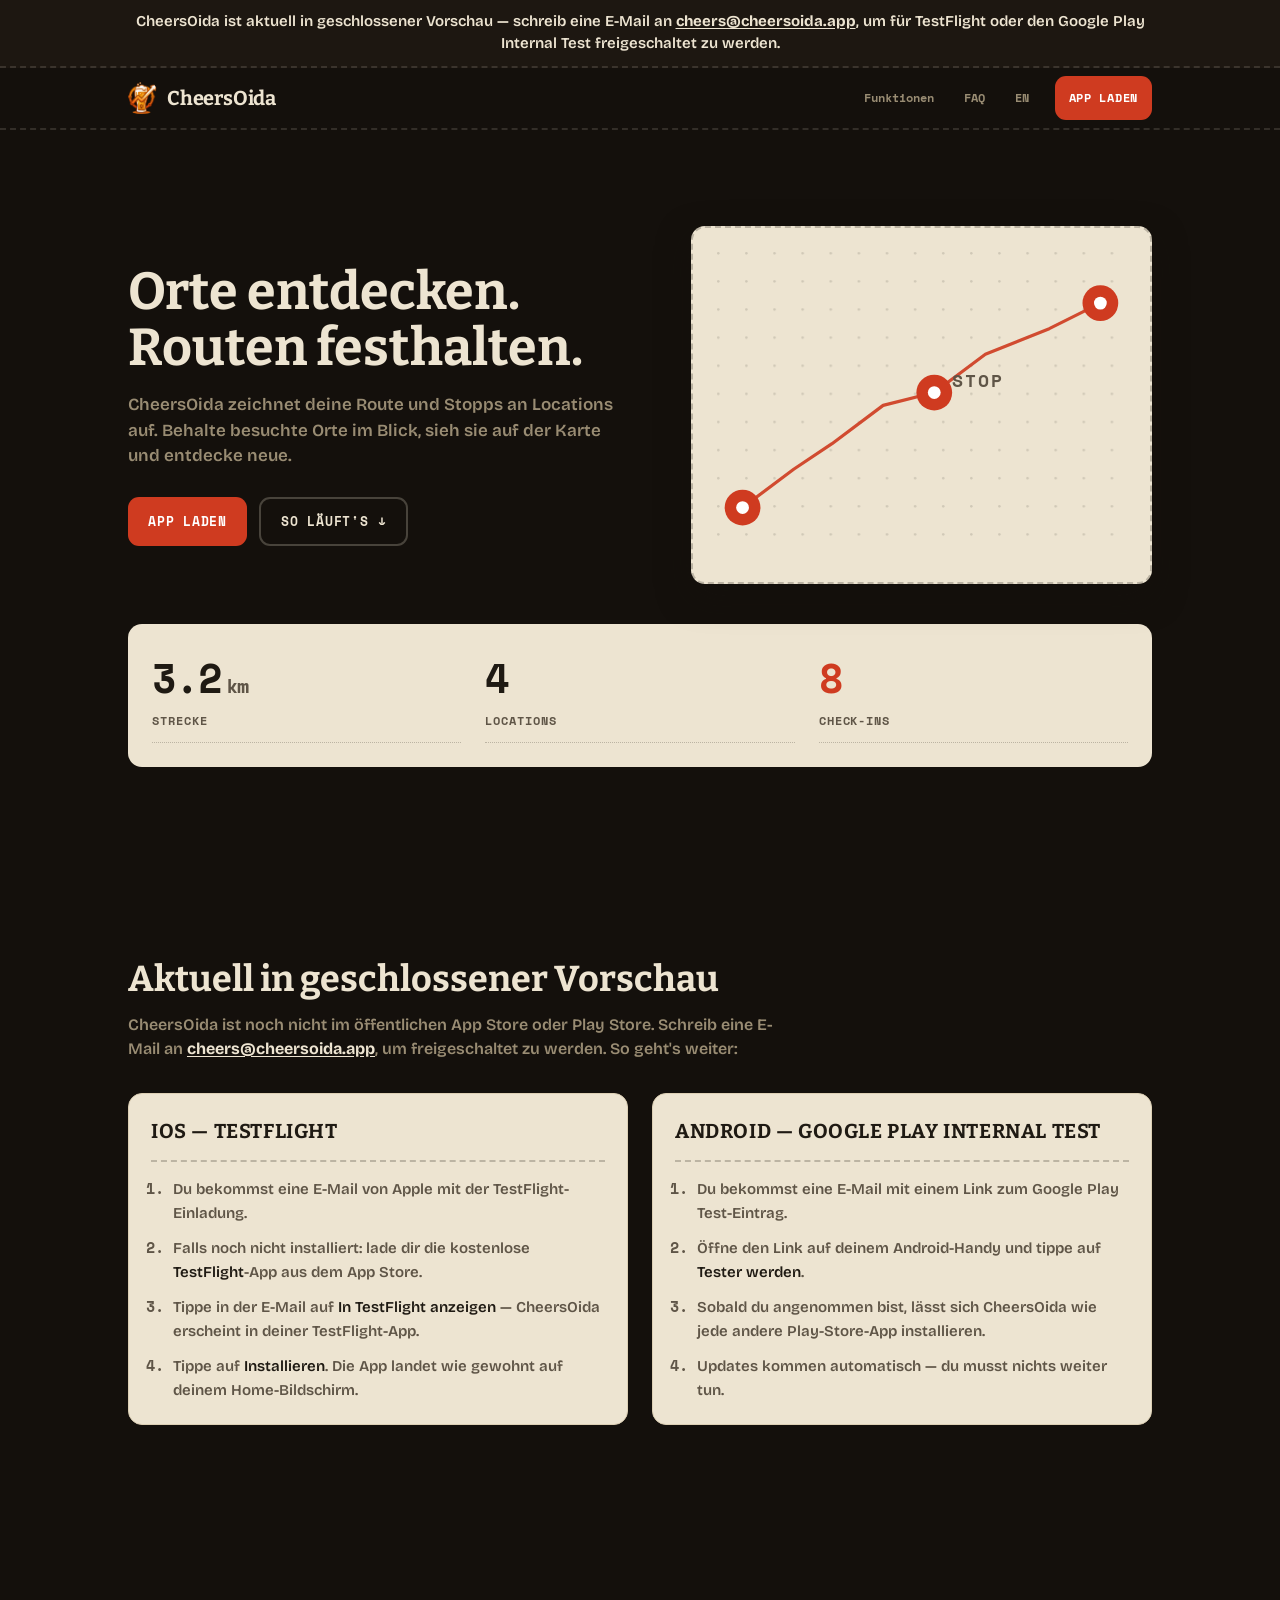
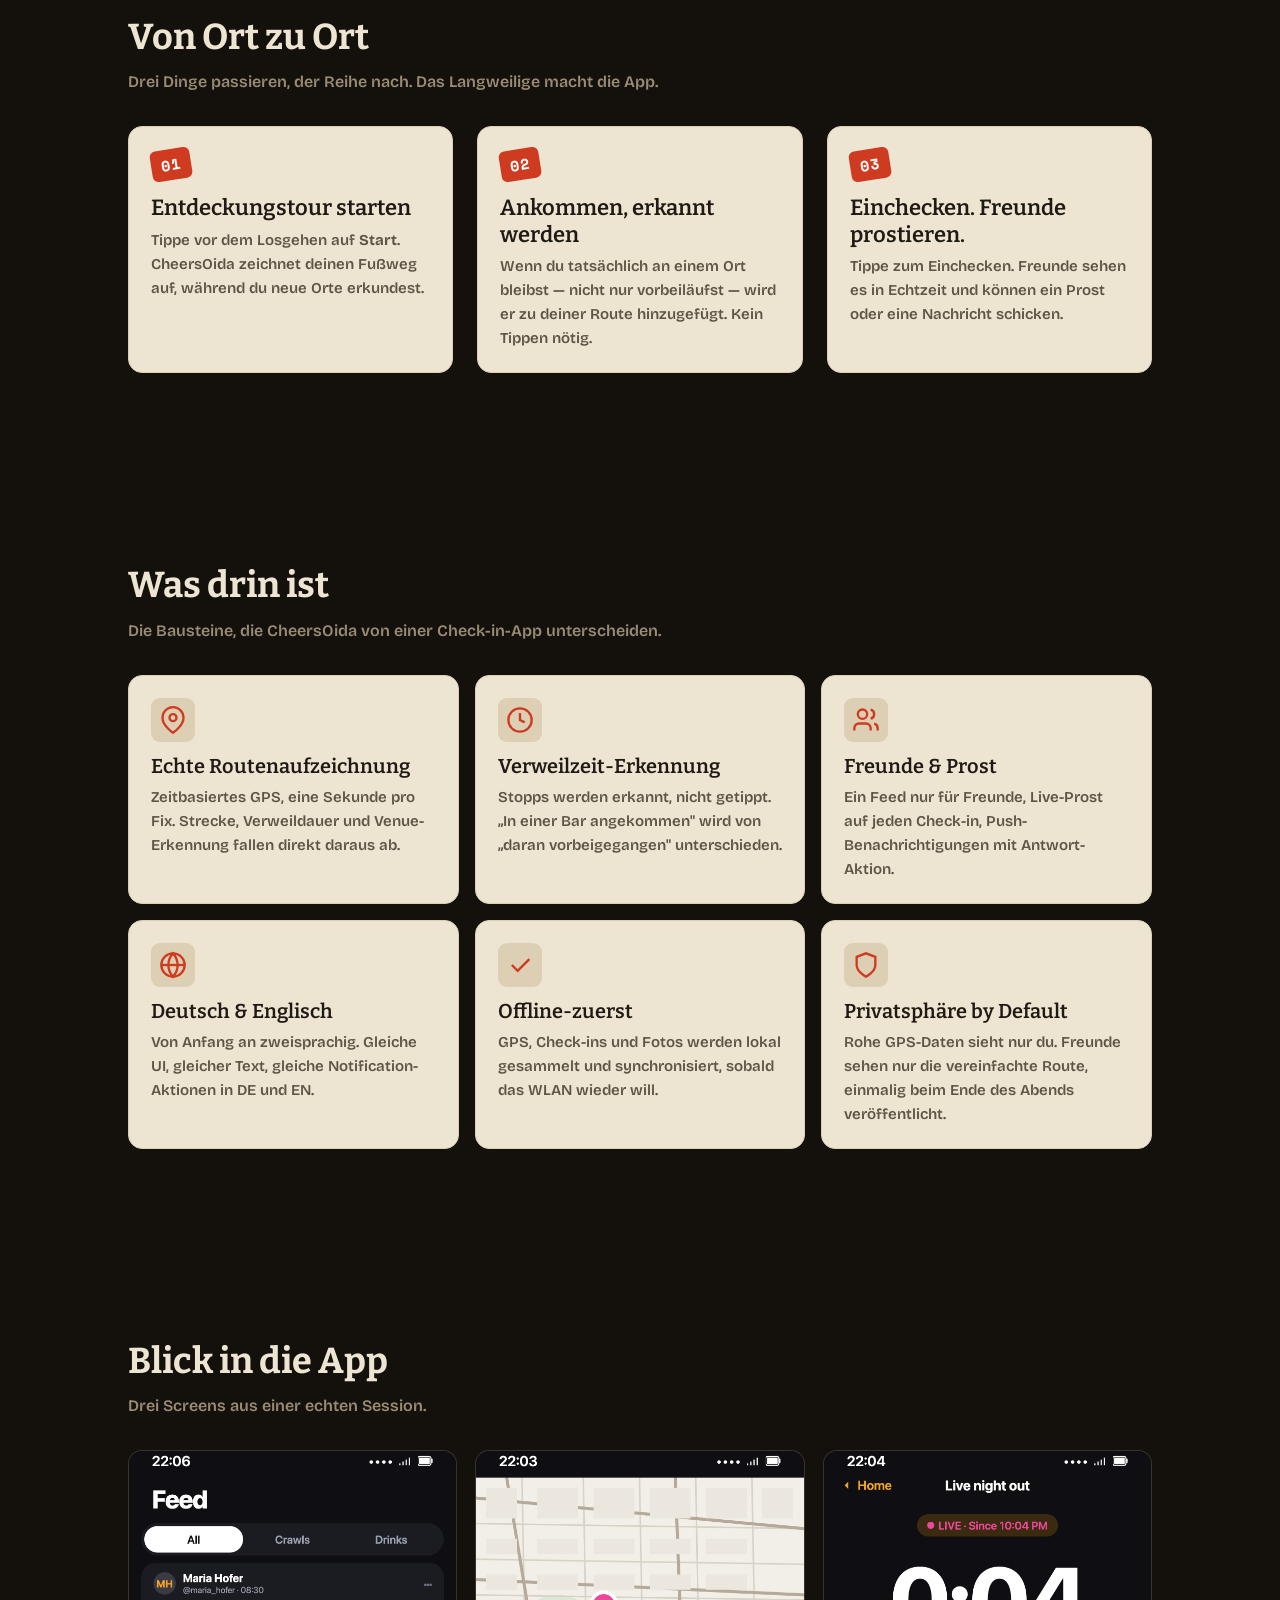
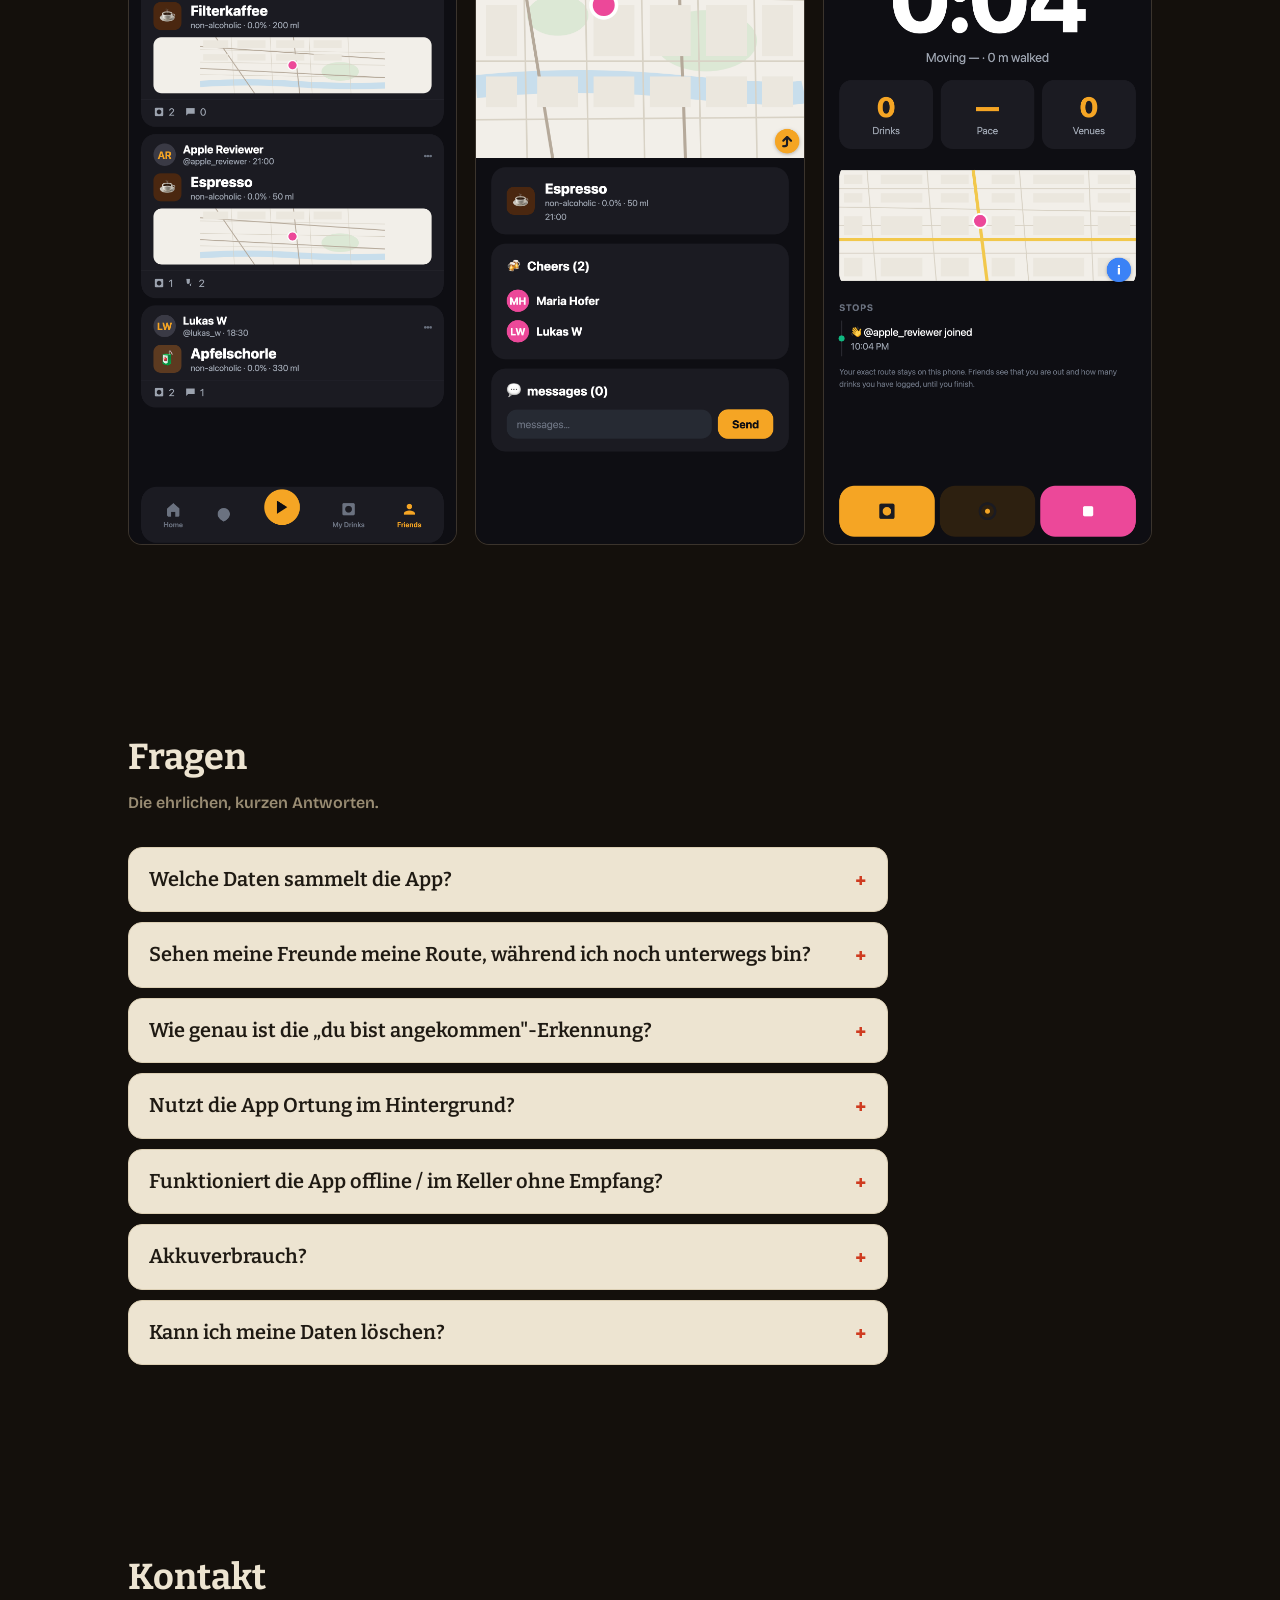
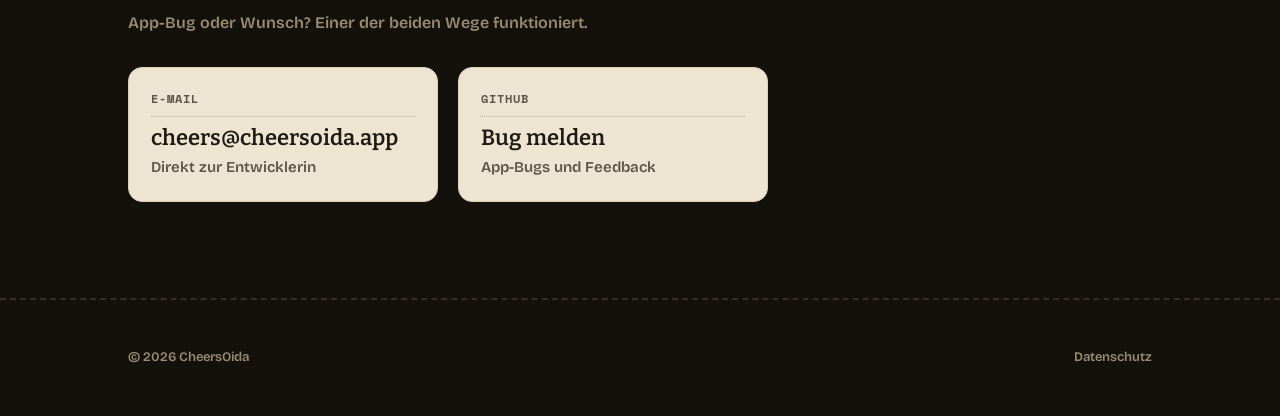
==== de/index.html @ d2e99236 "Restyle site with Running Tab palette and Bitter headings" ====
<!DOCTYPE html>
<html lang="de">
<head>
  <meta charset="UTF-8">
  <meta name="viewport" content="width=device-width, initial-scale=1">
  <title>CheersOida — Orte entdecken. Routen festhalten.</title>
  <meta name="description" content="Entdecke Orte und behalte deine Besuche im Blick. CheersOida zeichnet deine Route auf, erkennt Stopps an Locations und zeigt deine Check-ins auf einer Karte.">
  <meta name="theme-color" content="#14100c">

  <meta property="og:title" content="CheersOida">
  <meta property="og:description" content="Orte entdecken. Routen festhalten.">
  <meta property="og:image" content="https://checkelmann.github.io/cheersoida-website/assets/og-image.png">
  <meta property="og:url" content="https://checkelmann.github.io/cheersoida-website/de/">
  <meta property="og:type" content="website">
  <meta name="twitter:card" content="summary_large_image">

  <link rel="icon" type="image/png" href="../assets/logo-icon.png">
  <link rel="preload" href="../assets/fonts/BricolageGrotesque_600SemiBold.ttf" as="font" type="font/ttf" crossorigin>
  <link rel="preload" href="../assets/fonts/Bitter_700Bold.ttf" as="font" type="font/ttf" crossorigin>
  <link rel="stylesheet" href="../assets/style.css">
</head>
<body>

<aside class="preview-banner" role="note">
  <div class="container">CheersOida ist aktuell in geschlossener Vorschau — schreib eine E-Mail an <a href="mailto:cheers@cheersoida.app">cheers@cheersoida.app</a>, um für TestFlight oder den Google Play Internal Test freigeschaltet zu werden.</div>
</aside>

<nav class="nav">
  <div class="container nav__inner">
    <a class="nav__brand" href="../">
      <img class="nav__logo" src="../assets/logo-icon.png" alt="" aria-hidden="true">
      <span>CheersOida</span>
    </a>
    <div class="nav__links">
      <a href="#funktionen">Funktionen</a>
      <a href="#faq">FAQ</a>
      <a href="../" lang="en">EN</a>
      <a class="nav__cta" href="#preview">App laden</a>
    </div>
  </div>
</nav>

<main>
<section class="hero">
  <div class="container">
    <div class="hero__grid">
      <div>
        <h1>Orte entdecken.<br>Routen festhalten.</h1>
        <p class="hero__lede">CheersOida zeichnet deine Route und Stopps an Locations auf. Behalte besuchte Orte im Blick, sieh sie auf der Karte und entdecke neue.</p>
        <div class="hero__ctas">
          <a class="btn btn--primary" href="#preview">App laden</a>
          <a class="btn btn--secondary" href="#ablauf">So läuft's ↓</a>
        </div>
      </div>
      <div class="map" aria-hidden="true">
        <svg viewBox="0 0 320 240" preserveAspectRatio="xMidYMid meet" role="img" aria-label="Stilisierte Karte mit einer Walking-Route und drei Location-Pins">
          <defs>
            <pattern id="receipt-grid" width="22" height="22" patternUnits="userSpaceOnUse">
              <circle cx="1" cy="1" r="1" fill="#1f1a13" opacity="0.14"/>
            </pattern>
          </defs>
          <rect width="320" height="240" fill="url(#receipt-grid)"/>
          <polyline fill="none" stroke="#cf3b20" stroke-width="2.5" stroke-linecap="round" stroke-linejoin="round"
            points="20,200 60,170 90,150 130,120 170,110 210,80 260,60 300,40" opacity="0.9"/>
          <g><circle cx="20" cy="200" r="14" fill="#cf3b20"/><circle cx="20" cy="200" r="5" fill="#ffffff"/></g>
          <g><circle cx="170" cy="110" r="14" fill="#cf3b20"/><circle cx="170" cy="110" r="5" fill="#ffffff"/>
            <text x="184" y="106" fill="#5f5547" font-family="Space Mono, monospace" font-size="14" font-weight="700" letter-spacing="1.5">STOP</text>
          </g>
          <g><circle cx="300" cy="40" r="14" fill="#cf3b20"/><circle cx="300" cy="40" r="5" fill="#ffffff"/></g>
        </svg>
      </div>
    </div>

    <div class="stats">
      <div class="stat">
        <div class="stat__num">3.2<span class="unit">km</span></div>
        <div class="stat__label">Strecke</div>
      </div>
      <div class="stat">
        <div class="stat__num">4</div>
        <div class="stat__label">Locations</div>
      </div>
      <div class="stat">
        <div class="stat__num">8</div>
        <div class="stat__label">Check-ins</div>
      </div>
    </div>
  </div>
</section>

<section id="preview">
  <div class="container">
    <h2 class="section-h">Aktuell in geschlossener Vorschau</h2>
    <p class="section-sub">CheersOida ist noch nicht im öffentlichen App Store oder Play Store. Schreib eine E-Mail an <a href="mailto:cheers@cheersoida.app">cheers@cheersoida.app</a>, um freigeschaltet zu werden. So geht's weiter:</p>
    <div class="preview">
      <div class="preview__card">
        <div class="preview__title">iOS — TestFlight</div>
        <ol class="preview__steps">
          <li>Du bekommst eine E-Mail von Apple mit der TestFlight-Einladung.</li>
          <li>Falls noch nicht installiert: lade dir die kostenlose <strong>TestFlight</strong>-App aus dem App Store.</li>
          <li>Tippe in der E-Mail auf <strong>In TestFlight anzeigen</strong> — CheersOida erscheint in deiner TestFlight-App.</li>
          <li>Tippe auf <strong>Installieren</strong>. Die App landet wie gewohnt auf deinem Home-Bildschirm.</li>
        </ol>
      </div>
      <div class="preview__card">
        <div class="preview__title">Android — Google Play Internal Test</div>
        <ol class="preview__steps">
          <li>Du bekommst eine E-Mail mit einem Link zum Google Play Test-Eintrag.</li>
          <li>Öffne den Link auf deinem Android-Handy und tippe auf <strong>Tester werden</strong>.</li>
          <li>Sobald du angenommen bist, lässt sich CheersOida wie jede andere Play-Store-App installieren.</li>
          <li>Updates kommen automatisch — du musst nichts weiter tun.</li>
        </ol>
      </div>
    </div>
  </div>
</section>

<section id="ablauf">
  <div class="container">
    <h2 class="section-h">Von Ort zu Ort</h2>
    <p class="section-sub">Drei Dinge passieren, der Reihe nach. Das Langweilige macht die App.</p>
    <div class="steps">
      <div class="step">
        <div class="step__num">01</div>
        <div class="step__title">Entdeckungstour starten</div>
        <div class="step__body">Tippe vor dem Losgehen auf <strong>Start</strong>. CheersOida zeichnet deinen Fußweg auf, während du neue Orte erkundest.</div>
      </div>
      <div class="step">
        <div class="step__num">02</div>
        <div class="step__title">Ankommen, erkannt werden</div>
        <div class="step__body">Wenn du tatsächlich an einem Ort bleibst — nicht nur vorbeiläufst — wird er zu deiner Route hinzugefügt. Kein Tippen nötig.</div>
      </div>
      <div class="step">
        <div class="step__num">03</div>
        <div class="step__title">Einchecken. Freunde prostieren.</div>
        <div class="step__body">Tippe zum Einchecken. Freunde sehen es in Echtzeit und können ein Prost oder eine Nachricht schicken.</div>
      </div>
    </div>
  </div>
</section>

<section id="funktionen">
  <div class="container">
    <h2 class="section-h">Was drin ist</h2>
    <p class="section-sub">Die Bausteine, die CheersOida von einer Check-in-App unterscheiden.</p>
    <div class="features">
      <div class="feature">
        <span class="feature__icon" aria-hidden="true"><svg viewBox="0 0 24 24" fill="none" stroke="currentColor" stroke-width="2"><path d="M21 10c0 7-9 13-9 13s-9-6-9-13a9 9 0 1 1 18 0z"/><circle cx="12" cy="10" r="3"/></svg></span>
        <div class="feature__title">Echte Routenaufzeichnung</div>
        <div class="feature__body">Zeitbasiertes GPS, eine Sekunde pro Fix. Strecke, Verweildauer und Venue-Erkennung fallen direkt daraus ab.</div>
      </div>
      <div class="feature">
        <span class="feature__icon" aria-hidden="true"><svg viewBox="0 0 24 24" fill="none" stroke="currentColor" stroke-width="2"><circle cx="12" cy="12" r="10"/><polyline points="12 6 12 12 16 14"/></svg></span>
        <div class="feature__title">Verweilzeit-Erkennung</div>
        <div class="feature__body">Stopps werden erkannt, nicht getippt. „In einer Bar angekommen" wird von „daran vorbeigegangen" unterschieden.</div>
      </div>
      <div class="feature">
        <span class="feature__icon" aria-hidden="true"><svg viewBox="0 0 24 24" fill="none" stroke="currentColor" stroke-width="2"><path d="M16 21v-2a4 4 0 0 0-4-4H6a4 4 0 0 0-4 4v2"/><circle cx="9" cy="7" r="4"/><path d="M22 21v-2a4 4 0 0 0-3-3.87"/><path d="M16 3.13a4 4 0 0 1 0 7.75"/></svg></span>
        <div class="feature__title">Freunde &amp; Prost</div>
        <div class="feature__body">Ein Feed nur für Freunde, Live-Prost auf jeden Check-in, Push-Benachrichtigungen mit Antwort-Aktion.</div>
      </div>
      <div class="feature">
        <span class="feature__icon" aria-hidden="true"><svg viewBox="0 0 24 24" fill="none" stroke="currentColor" stroke-width="2"><circle cx="12" cy="12" r="10"/><path d="M2 12h20"/><path d="M12 2a15 15 0 0 1 4 10 15 15 0 0 1-4 10 15 15 0 0 1-4-10 15 15 0 0 1 4-10z"/></svg></span>
        <div class="feature__title">Deutsch &amp; Englisch</div>
        <div class="feature__body">Von Anfang an zweisprachig. Gleiche UI, gleicher Text, gleiche Notification-Aktionen in DE und EN.</div>
      </div>
      <div class="feature">
        <span class="feature__icon" aria-hidden="true"><svg viewBox="0 0 24 24" fill="none" stroke="currentColor" stroke-width="2"><path d="M5 12l5 5L20 7"/></svg></span>
        <div class="feature__title">Offline-zuerst</div>
        <div class="feature__body">GPS, Check-ins und Fotos werden lokal gesammelt und synchronisiert, sobald das WLAN wieder will.</div>
      </div>
      <div class="feature">
        <span class="feature__icon" aria-hidden="true"><svg viewBox="0 0 24 24" fill="none" stroke="currentColor" stroke-width="2"><path d="M12 22s8-4 8-10V5l-8-3-8 3v7c0 6 8 10 8 10z"/></svg></span>
        <div class="feature__title">Privatsphäre by Default</div>
        <div class="feature__body">Rohe GPS-Daten sieht nur du. Freunde sehen nur die vereinfachte Route, einmalig beim Ende des Abends veröffentlicht.</div>
      </div>
    </div>
  </div>
</section>

<section>
  <div class="container">
    <h2 class="section-h">Blick in die App</h2>
    <p class="section-sub">Drei Screens aus einer echten Session.</p>
    <div class="shots">
      <div class="shot"><img src="../assets/screenshots/screen-01.png" alt="CheersOida Live-Session mit Routenkarte" loading="lazy"></div>
      <div class="shot"><img src="../assets/screenshots/screen-02.png" alt="CheersOida Aktivitäts-Details mit Freunden und Prost" loading="lazy"></div>
      <div class="shot"><img src="../assets/screenshots/screen-03.png" alt="CheersOida Feed mit Check-in eines Freundes" loading="lazy"></div>
    </div>
  </div>
</section>

<section id="faq">
  <div class="container">
    <h2 class="section-h">Fragen</h2>
    <p class="section-sub">Die ehrlichen, kurzen Antworten.</p>
    <div class="faq">

      <details class="faq__item" id="faq-daten">
        <summary class="faq__q">Welche Daten sammelt die App?</summary>
        <div class="faq__a"><p>Ein Konto (E-Mail, Benutzername), einen zeitbasierten GPS-Track <em>während ein Crawl läuft</em>, deine Check-ins, angehängte Fotos, deine Freundesliste und ein Push-Token. Die volle Aufschlüsselung steht auf der <a href="privacy.html">Datenschutz-Seite</a>.</p></div>
      </details>

      <details class="faq__item" id="faq-route-de">
        <summary class="faq__q">Sehen meine Freunde meine Route, während ich noch unterwegs bin?</summary>
        <div class="faq__a"><p>Nein. Freunde sehen nur die vereinfachte Route, die <strong>einmal</strong> geschrieben wird, wenn du den Abend beendest. Während der Session nur „seit 21:30 unterwegs, 3 Check-ins" und sonst nichts.</p></div>
      </details>

      <details class="faq__item" id="faq-erkennung">
        <summary class="faq__q">Wie genau ist die „du bist angekommen"-Erkennung?</summary>
        <div class="faq__a"><p>Die App erkennt echtes Verweilen an einem bekannten Ort, nicht einen einzelnen GPS-Fix. An einem Ort vorbeilaufen passiert nichts; bleiben fügt ihn zum Abend hinzu. Bei zwei Orten im Abstand von ~15 m fragt die App dich, welcher gemeint ist.</p></div>
      </details>

      <details class="faq__item" id="faq-hintergrund">
        <summary class="faq__q">Nutzt die App Ortung im Hintergrund?</summary>
        <div class="faq__a"><p>Nur <strong>solange ein Abend läuft</strong>, mit deiner Erlaubnis („Beim Verwenden der App" plus Android Foreground-Service). Die App fragt <strong>nicht</strong> nach „Immer erlauben" und trackt nicht, wenn keine Session aktiv ist.</p></div>
      </details>

      <details class="faq__item" id="faq-offline">
        <summary class="faq__q">Funktioniert die App offline / im Keller ohne Empfang?</summary>
        <div class="faq__a"><p>Ja. GPS, Check-ins und Fotos werden zuerst am Gerät gespeichert und über eine Outbox hochgeladen, sobald das Netz wiederkommt.</p></div>
      </details>

      <details class="faq__item" id="faq-akku">
        <summary class="faq__q">Akkuverbrauch?</summary>
        <div class="faq__a"><p>Zeitbasiertes Sampling (eine Sekunde pro Fix, solange aktiv) kostet etwa so viel wie eine Navi-App auf vergleichbarer Strecke. Der Abend endet mit „Beenden", also beschränkt sich der Verbrauch auf die Nacht.</p></div>
      </details>

      <details class="faq__item" id="faq-loeschen">
        <summary class="faq__q">Kann ich meine Daten löschen?</summary>
        <div class="faq__a"><p>Ja. In den Konto-Einstellungen löschst du Konto, Check-ins, Freundschaften, den rohen GPS-Track und die vereinfachten Routen vergangener Abende. Endgültig und sofort.</p></div>
      </details>

    </div>
  </div>
</section>

<section id="holen">
  <div class="container">
<h2 class="section-h">Kontakt</h2>
    <p class="section-sub">App-Bug oder Wunsch? Einer der beiden Wege funktioniert.</p>
    <div class="support">
      <a class="support__card" href="mailto:cheers@cheersoida.app">
        <div class="support__label">E-Mail</div>
        <div class="support__title">cheers@cheersoida.app</div>
        <div class="support__sub">Direkt zur Entwicklerin</div>
      </a>
      <a class="support__card" href="https://github.com/checkelmann/cheersoida-website/issues">
        <div class="support__label">GitHub</div>
        <div class="support__title">Bug melden</div>
        <div class="support__sub">App-Bugs und Feedback</div>
      </a>
    </div>
  </div>
</section>
</main>

<footer class="foot">
  <div class="container foot__inner">
    <div>© 2026 CheersOida</div>
    <div class="foot__links">
      <a href="privacy.html">Datenschutz</a>
    </div>
  </div>
</footer>

<script src="../assets/main.js" defer></script>
</body>
</html>
---- assets/style.css ----
/* Headings: self-hosted Bitter; see fonts/Bitter-OFL.txt. */
@font-face {
  font-family: "Bitter";
  src: url("fonts/Bitter_600SemiBold.ttf") format("truetype");
  font-weight: 600;
  font-style: normal;
  font-display: swap;
}
@font-face {
  font-family: "Bitter";
  src: url("fonts/Bitter_700Bold.ttf") format("truetype");
  font-weight: 700;
  font-style: normal;
  font-display: swap;
}

/* Local fonts shared with the Running Tab app; OFL licenses in assets/fonts. */
@font-face {
  font-family: "Bricolage Grotesque";
  src: url("fonts/BricolageGrotesque_600SemiBold.ttf") format("truetype");
  font-weight: 600;
  font-style: normal;
  font-display: swap;
}
@font-face {
  font-family: "Bricolage Grotesque";
  src: url("fonts/BricolageGrotesque_700Bold.ttf") format("truetype");
  font-weight: 700;
  font-style: normal;
  font-display: swap;
}
@font-face {
  font-family: "Space Mono";
  src: url("fonts/SpaceMono-Regular.ttf") format("truetype");
  font-weight: 400;
  font-style: normal;
  font-display: swap;
}
@font-face {
  font-family: "Space Mono";
  src: url("fonts/SpaceMono-Bold.ttf") format("truetype");
  font-weight: 700;
  font-style: normal;
  font-display: swap;
}

/* === Design tokens =================================================== */
:root {
  --bg: #14100c;
  --surface: #1d1711;
  --card: #1d1711;
  --card-border: rgba(237, 228, 209, 0.14);
  --border: rgba(237, 228, 209, 0.24);
  --border-soft: rgba(237, 228, 209, 0.14);
  --text: #ede4d1;
  --muted: #998c73;
  --accent: #cf3b20;
  --accent-hover: #a82e19;
  --accent-ink: #ffffff;
  --paper: #ede4d1;
  --paper-edge: #dccfb4;
  --ink: #1f1a13;
  --ink-dim: #5f5547;
  --paper-divider: rgba(31, 26, 19, 0.24);

  --font-sans: "Bricolage Grotesque", system-ui, sans-serif;
  --font-mono: "Space Mono", monospace;
  --font-display: "Bitter", Georgia, serif;

  --container: 1120px;
  --pad-x-mobile: 24px;
  --pad-x-desktop: 48px;
  --section-y-mobile: 64px;
  --section-y-desktop: 96px;
  --radius: 14px;
  --radius-sm: 11px;
}

/* === Reset / base ==================================================== */
*, *::before, *::after { box-sizing: border-box; }
html { scroll-behavior: smooth; scroll-padding-top: 76px; }
body {
  margin: 0;
  background: var(--bg);
  color: var(--text);
  font-family: var(--font-sans);
  font-size: 16px;
  line-height: 1.5;
  -webkit-font-smoothing: antialiased;
  text-rendering: optimizeLegibility;

  font-weight: 600;}
img, svg { display: block; max-width: 100%; height: auto; }
a { color: inherit; }
h1, h2, h3, h4, p { margin: 0; }
h1, h2, h3, h4, h5, h6,
.section-h, .step__title, .feature__title, .support__title, .faq__q,
.nav__brand { font-family: var(--font-display);
  font-size: 20px;
  letter-spacing: 0;}
button { font: inherit; cursor: pointer; }

/* === Layout ========================================================== */
.container {
  width: 100%;
  max-width: var(--container);
  margin: 0 auto;
  padding-left: var(--pad-x-mobile);
  padding-right: var(--pad-x-mobile);
}
@media (min-width: 768px) {
  .container { padding-left: var(--pad-x-desktop); padding-right: var(--pad-x-desktop); }
}
section { padding-top: var(--section-y-mobile); padding-bottom: var(--section-y-mobile); }
@media (min-width: 768px) {
  section { padding-top: var(--section-y-desktop); padding-bottom: var(--section-y-desktop); }
}

/* === Preview banner (above nav) ====================================== */
.preview-banner {
  background: var(--surface);
  border-bottom: 2px dashed var(--border-soft);
  color: var(--text);
  font-size: 15px;
  padding: 11px 16px;
  text-align: center;
  line-height: 1.45;
}
.preview-banner a {
  color: var(--text);
  font-weight: 700;
  text-decoration: underline;
  text-underline-offset: 2px;
  text-decoration-thickness: 1px;
}
.preview-banner a:hover { color: var(--text); }

/* === Nav ============================================================= */
.nav {
  position: sticky;
  top: 0;
  z-index: 10;
  background: var(--bg);
  border-bottom: 2px dashed var(--border-soft);
}
.nav__inner {
  display: flex; align-items: center; justify-content: space-between;
  height: 60px;
}
.nav__brand { display: flex; align-items: center; gap: 10px; font-weight: 700; letter-spacing: -0.01em; color: var(--text); text-decoration: none; }
.nav__logo { height: 32px; width: auto; }
.nav__links { display: none; gap: 22px; align-items: center; font-size: 12px;
  font-family: var(--font-mono);
  font-weight: 700;}
@media (min-width: 768px) { .nav__links { display: flex; } }
.nav__links a {
  color: var(--muted); text-decoration: none;
  padding: 6px 4px; border-radius: 4px;

  min-height: 44px;
  display: inline-flex;
  align-items: center;}
.nav__links a:hover, .nav__links a.active { color: var(--text); }
.nav__links a.nav__cta {
  background: var(--accent); color: var(--accent-ink);
  padding: 9px 14px; border-radius: var(--radius-sm);
  font-weight: 700; text-decoration: none; font-size: 12px;
  transition: background 120ms;

  text-transform: uppercase;
  letter-spacing: 0.06em;}
.nav__links a.nav__cta:hover { background: var(--accent-hover); }

/* === Hero ============================================================ */
.hero { padding-top: 56px; padding-bottom: 56px; }
@media (min-width: 768px) {
  .hero { padding-top: 96px; padding-bottom: 96px; }
}
.hero__grid {
  display: grid;
  grid-template-columns: 1fr;
  gap: 40px;
  align-items: center;
}
@media (min-width: 1024px) {
  .hero__grid { grid-template-columns: 1.1fr 1fr; gap: 56px; }
}
.hero h1 {
  font-size: clamp(36px, 6vw, 52px);
  line-height: 1.08;
  letter-spacing: 0;
  font-weight: 700;
  margin-bottom: 16px;
}
.hero__lede {
  color: var(--muted);
  font-size: 17px;
  margin-bottom: 28px;
  max-width: 52ch;
}
.hero__ctas { display: flex; gap: 12px; flex-wrap: wrap; }
.btn {
  display: inline-flex; align-items: center; justify-content: center;
  padding: 13px 20px; border-radius: 11px;
  font-weight: 700; font-size: 13px;
  text-decoration: none; transition: background 120ms, border-color 120ms, transform 120ms;
  min-height: 44px;

  font-family: var(--font-mono);
  text-transform: uppercase;
  letter-spacing: 0.06em;}
.btn--primary { background: var(--accent); color: var(--accent-ink); }
.btn--primary:hover { background: var(--accent-hover); }
.btn--secondary {
  color: var(--text);
  border: 2px solid var(--border);
  background: transparent;
}
.btn--secondary:hover { border-color: var(--text); color: var(--text); }

/* Hero map preview */
.map {
  background: var(--paper);
  color: var(--ink);
  border: 2px dashed var(--paper-divider);
  border-radius: var(--radius);
  padding: 24px;
  min-height: 280px;
  display: flex;
  align-items: center;
  justify-content: center;
  box-shadow: 0 12px 32px rgba(20, 16, 12, 0.5);
}

/* === Stats strip ===================================================== */
.stats {
  display: grid;
  grid-template-columns: repeat(3, 1fr);
  gap: 24px;
  margin-top: 40px;

  background: var(--paper);
  border-radius: var(--radius);
  padding: 24px;
  color: var(--ink);}
.stat {
  min-width: 0;
  border-bottom: 1px dotted var(--paper-divider);
  padding-bottom: 12px;
}
.stat__num {
  font-family: var(--font-mono);
  font-size: clamp(28px, 4vw, 40px);
  font-weight: 700;
  letter-spacing: -0.02em;
  color: var(--ink);

  font-variant-numeric: tabular-nums;}
.stat__num .unit { font-size: 0.5em; color: var(--ink-dim); margin-left: 4px; }
.stat__label {
  color: var(--ink-dim);
  font-size: 12px;
  text-transform: uppercase;
  letter-spacing: 0.08em;
  margin-top: 4px;

  font-family: var(--font-mono);
  font-weight: 700;}

/* === Section headings ================================================ */
.section-h {
  font-size: clamp(26px, 3.5vw, 36px);
  line-height: 1.15;
  letter-spacing: 0;
  font-weight: 700;
  margin-bottom: 12px;
}
.section-sub { color: var(--muted); font-size: 16px; max-width: 60ch; margin-bottom: 32px; }
.section-sub a { color: var(--text); text-decoration: underline; text-underline-offset: 2px;
  font-weight: 700;}
.section-sub a:hover { color: var(--text); }

/* === Closed-preview section ========================================= */
.preview {
  display: grid;
  grid-template-columns: 1fr;
  gap: 16px;
}
@media (min-width: 768px) {
  .preview { grid-template-columns: 1fr 1fr; gap: 24px; }
}
.preview__card {
  background: var(--paper);
  border: 1px solid var(--paper-edge);
  border-radius: var(--radius);
  padding: 22px;

  color: var(--ink);}
.preview__title {
  font-size: 20px;
  font-weight: 700;
  margin-bottom: 14px;
  color: var(--ink);

  font-family: var(--font-display);
  text-transform: uppercase;
  letter-spacing: 0.03em;
  border-bottom: 2px dashed var(--paper-divider);
  padding-bottom: 14px;}
.preview__steps {
  padding-left: 22px;
  margin: 0;
  counter-reset: step;
}
.preview__steps li {
  color: var(--ink-dim);
  font-size: 15px;
  line-height: 1.6;
  margin-bottom: 10px;
}
.preview__steps li:last-child { margin-bottom: 0; }
.preview__steps li strong { color: var(--ink); font-weight: 600; }

/* === How it works =================================================== */
.steps {
  display: grid;
  grid-template-columns: 1fr;
  gap: 16px;
}
@media (min-width: 768px) { .steps { grid-template-columns: repeat(3, 1fr); gap: 24px; } }
.step {
  background: var(--paper);
  border: 1px solid var(--paper-edge);
  border-radius: var(--radius);
  padding: 22px;

  color: var(--ink);}
.step__num {
  display: inline-block;
  font-family: var(--font-mono);
  color: var(--accent-ink);
  background: var(--accent);
  font-size: 15px;
  font-weight: 700;
  letter-spacing: 0.08em;
  margin-bottom: 16px;
  border: 2px solid var(--accent);
  border-radius: 6px;
  padding: 2px 8px;
  transform: rotate(-9deg);
}
.step__title { font-size: 22px; font-weight: 600; margin-bottom: 6px;
  line-height: 1.2;}
.step__body { color: var(--ink-dim); font-size: 15px;
  line-height: 1.6;}

/* === Features ======================================================== */
.features {
  display: grid;
  grid-template-columns: 1fr;
  gap: 16px;
}
@media (min-width: 640px) { .features { grid-template-columns: repeat(2, 1fr); } }
@media (min-width: 1024px) { .features { grid-template-columns: repeat(3, 1fr); } }
.feature {
  background: var(--paper);
  border: 1px solid var(--paper-edge);
  border-radius: var(--radius);
  padding: 22px;

  color: var(--ink);}
.feature__icon {
  display: inline-flex; align-items: center; justify-content: center;
  width: 44px; height: 44px;
  color: var(--accent);
  margin-bottom: 12px;

  background: var(--paper-edge);
  border-radius: 9px;}
.feature__icon svg { width: 28px; height: 28px; }
.feature__title { font-size: 20px; font-weight: 600; margin-bottom: 6px;
  line-height: 1.25;}
.feature__body { color: var(--ink-dim); font-size: 15px;
  line-height: 1.6;}

/* === Screenshots gallery ============================================ */
.shots {
  display: grid;
  grid-template-columns: repeat(auto-fit, minmax(220px, 1fr));
  gap: 18px;
}
.shot {
  border-radius: var(--radius);
  overflow: hidden;
  border: 1px solid var(--border-soft);
  background: var(--surface);
  aspect-ratio: 9 / 19;
  display: flex; align-items: center; justify-content: center;
}
.shot img { width: 100%; height: 100%; object-fit: cover; }

/* === FAQ ============================================================ */
.faq { display: flex; flex-direction: column; gap: 10px; max-width: 760px; }
.faq__item {
  background: var(--paper);
  border: 1px solid var(--paper-edge);
  border-radius: var(--radius);

  color: var(--ink);}
.faq__q {
  display: flex; justify-content: space-between; align-items: center;
  width: 100%;
  padding: 18px 20px;
  background: transparent; border: 0; color: var(--ink);
  font-size: 20px; font-weight: 600; text-align: left;

  min-height: 60px;
  gap: 16px;
  line-height: 1.25;}
.faq__q::-webkit-details-marker { display: none; }
.faq__q::after { content: "+"; color: var(--accent); font-size: 22px; font-weight: 700; transition: transform 200ms;
  font-family: var(--font-mono);
  flex-shrink: 0;}
.faq__item[open] > .faq__q::after { content: "−"; }
.faq__a {
  padding: 0 20px 18px;
  color: var(--ink-dim);
  font-size: 15px;
  line-height: 1.6;
}

/* === Support ======================================================== */
.support {
  display: grid;
  grid-template-columns: 1fr;
  gap: 14px;
  max-width: 640px;
}
@media (min-width: 640px) { .support { grid-template-columns: 1fr 1fr; gap: 20px; } }
.support__card {
  background: var(--paper);
  border: 1px solid var(--paper-edge);
  border-radius: var(--radius);
  padding: 22px;
  text-decoration: none; color: var(--ink);
  display: block;
  transition: border-color 120ms, transform 120ms;
}
.support__card:hover { border-color: var(--accent); transform: translateY(-1px); }
.support__label { color: var(--ink-dim); font-size: 12px; text-transform: uppercase; letter-spacing: 0.08em; margin-bottom: 8px;
  font-family: var(--font-mono);
  font-weight: 700;
  padding-bottom: 8px;
  border-bottom: 1px dotted var(--paper-divider);}
.support__title { font-weight: 600; font-size: 22px; margin-bottom: 4px;
  line-height: 1.2;}
.support__sub { color: var(--ink-dim); font-size: 15px; word-break: normal;
  line-height: 1.6;
  overflow-wrap: anywhere;}

/* === Footer ========================================================= */
.foot {
  border-top: 2px dashed var(--border-soft);
  padding: 36px 0;
  font-size: 13px;
  color: var(--muted);
}
.foot__inner {
  display: flex; flex-wrap: wrap; gap: 16px;
  justify-content: space-between; align-items: center;
}
.foot a { color: var(--muted); text-decoration: none;
  min-height: 44px;
  display: inline-flex;
  align-items: center;}
.foot a:hover { color: var(--text); }
.foot__links { display: flex; gap: 18px; flex-wrap: wrap; }

/* === Privacy page =================================================== */
.prose { max-width: 720px;
  background: var(--paper);
  color: var(--ink);
  border-radius: var(--radius);
  padding-top: 32px;
  padding-bottom: 32px;}
.prose h1 { font-size: clamp(28px, 4vw, 40px); margin-bottom: 8px; line-height: 1.15; letter-spacing: 0; }
.prose h2 { font-size: 24px; margin-top: 36px; margin-bottom: 10px;
  border-top: 2px dashed var(--paper-divider);
  padding-top: 24px;}
.prose h3 { font-size: 20px; margin-top: 24px; margin-bottom: 6px; }
.prose p, .prose li { color: var(--ink); margin-top: 8px; }
.prose ul { padding-left: 22px; }
.prose .updated { color: var(--ink-dim); font-size: 13px; margin-bottom: 28px;
  font-family: var(--font-mono);}

/* === Utilities ====================================================== */
.container--centered {
  padding-top: 80px;
  padding-bottom: 80px;
  min-height: 60vh;
  display: flex;
  flex-direction: column;
  align-items: flex-start;
  justify-content: center;
}

/* === Accessibility ================================================== */
:focus-visible {
  outline: 2px solid var(--accent);
  outline-offset: 2px;
  border-radius: 4px;
}
@media (prefers-reduced-motion: reduce) {
  html { scroll-behavior: auto; }
  * { transition: none !important; animation: none !important; }
}

/* Running Tab interaction details and narrow-screen receipt gutters. */
.nav__logo { border-radius: 9px; }
.map text { font-family: var(--font-mono); fill: var(--ink-dim); }
.hero__lede, .section-sub, .prose p { text-wrap: pretty; }
.hero h1, .section-h { text-wrap: balance; }
.stat:last-child .stat__num { color: var(--accent); }
.preview__steps li::marker { font-family: var(--font-mono); font-weight: 700; }
.faq__item[open] > .faq__q { border-bottom: 2px dashed var(--paper-divider); }
.faq__item[open] > .faq__a { padding-top: 16px; }
.faq__a a, .prose a { text-underline-offset: 3px; }
.btn:active, .nav__cta:active, .support__card:active { transform: translateY(1px); }
.nav__links a.active { color: var(--text); text-decoration: underline; text-decoration-color: var(--accent); text-underline-offset: 6px; text-decoration-thickness: 2px; }
.nav__links a.nav__cta.active { color: var(--accent-ink); }
.prose a:focus-visible, .faq a:focus-visible { outline-color: var(--ink); }
@media (max-width: 639px) {
  .stats { gap: 16px; padding: 16px; }
  .stat__num { font-size: clamp(24px, 6.5vw, 32px); }
  .stat__label { font-size: 11px; letter-spacing: 0.04em; }
  .prose { width: calc(100% - 32px); padding-left: 24px; padding-right: 24px; }
}

@media (max-width: 767px) {
  .nav__links { display: flex; gap: 8px; }
  .nav__links a { display: none; }
  .nav__links a[lang] { display: inline-flex; min-width: 44px; justify-content: center; }
}
@media (min-width: 480px) and (max-width: 767px) {
  .nav__links a.nav__cta { display: inline-flex; }
}
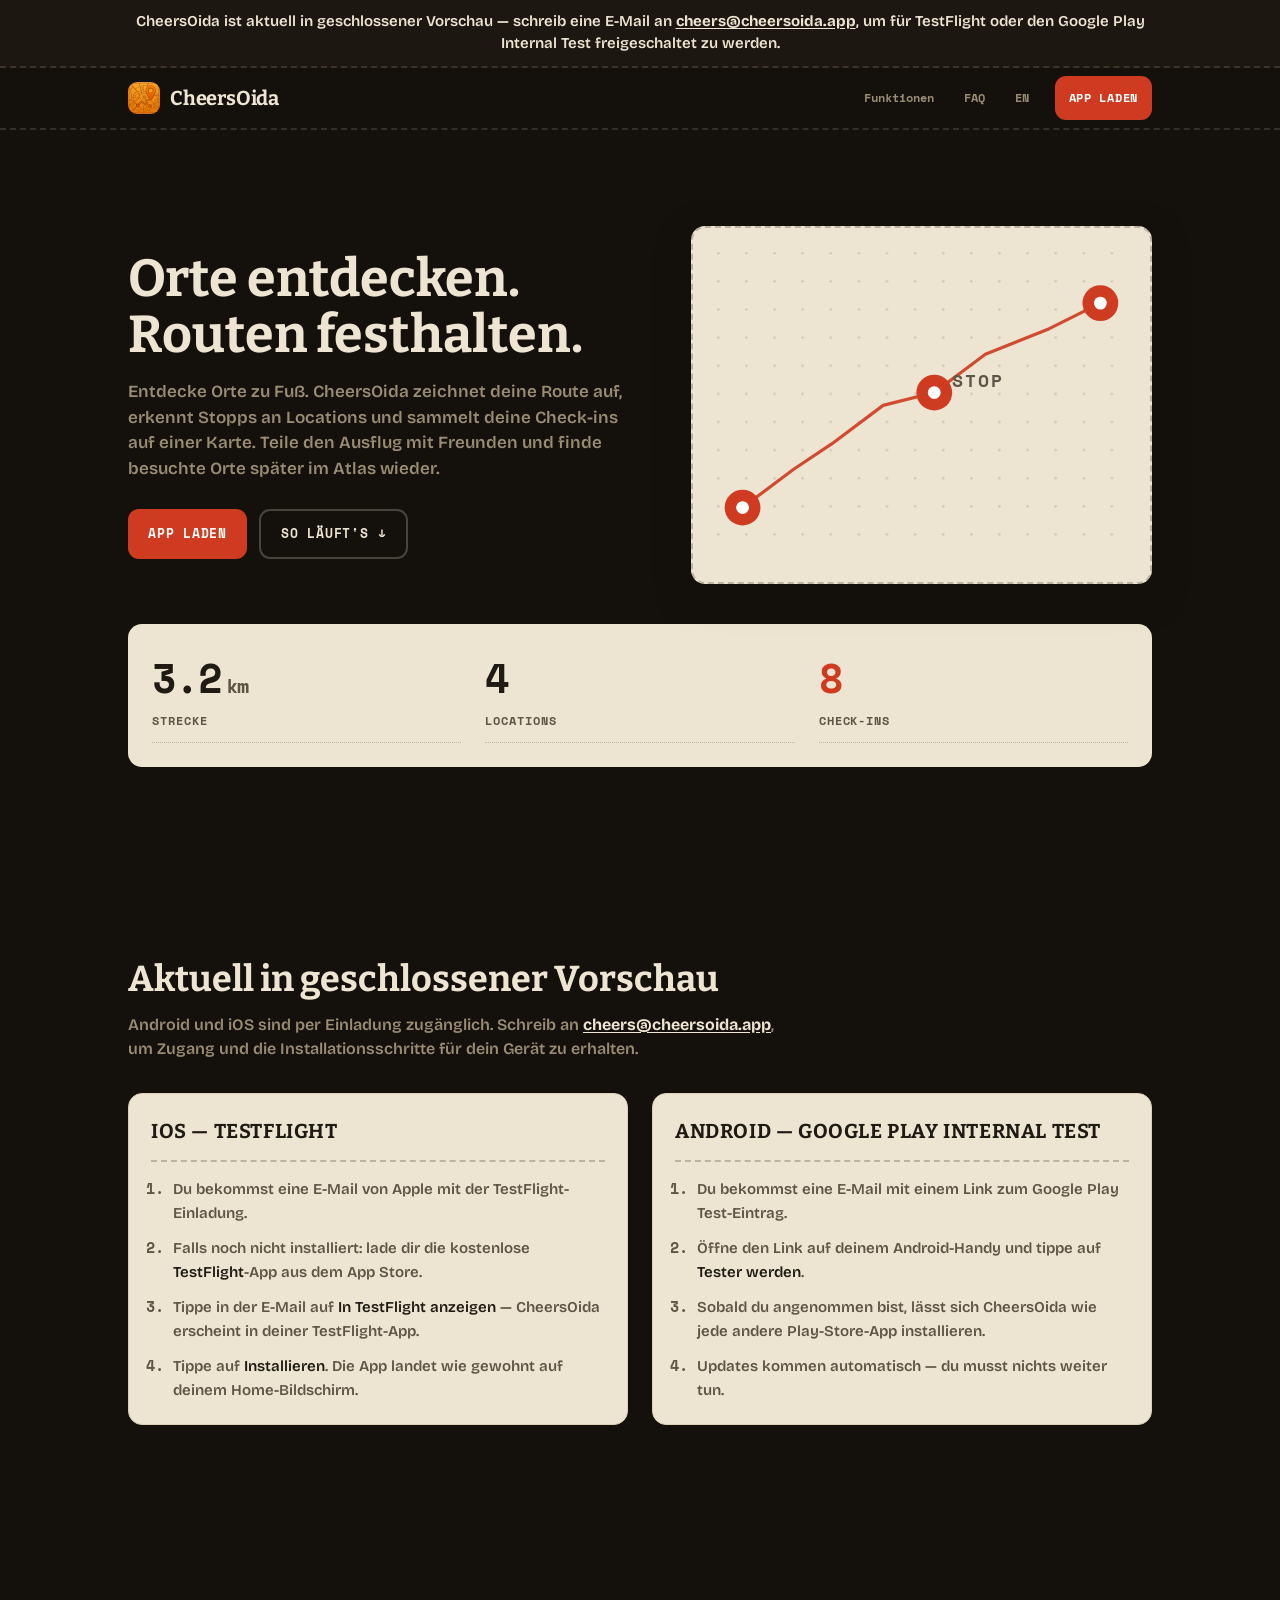
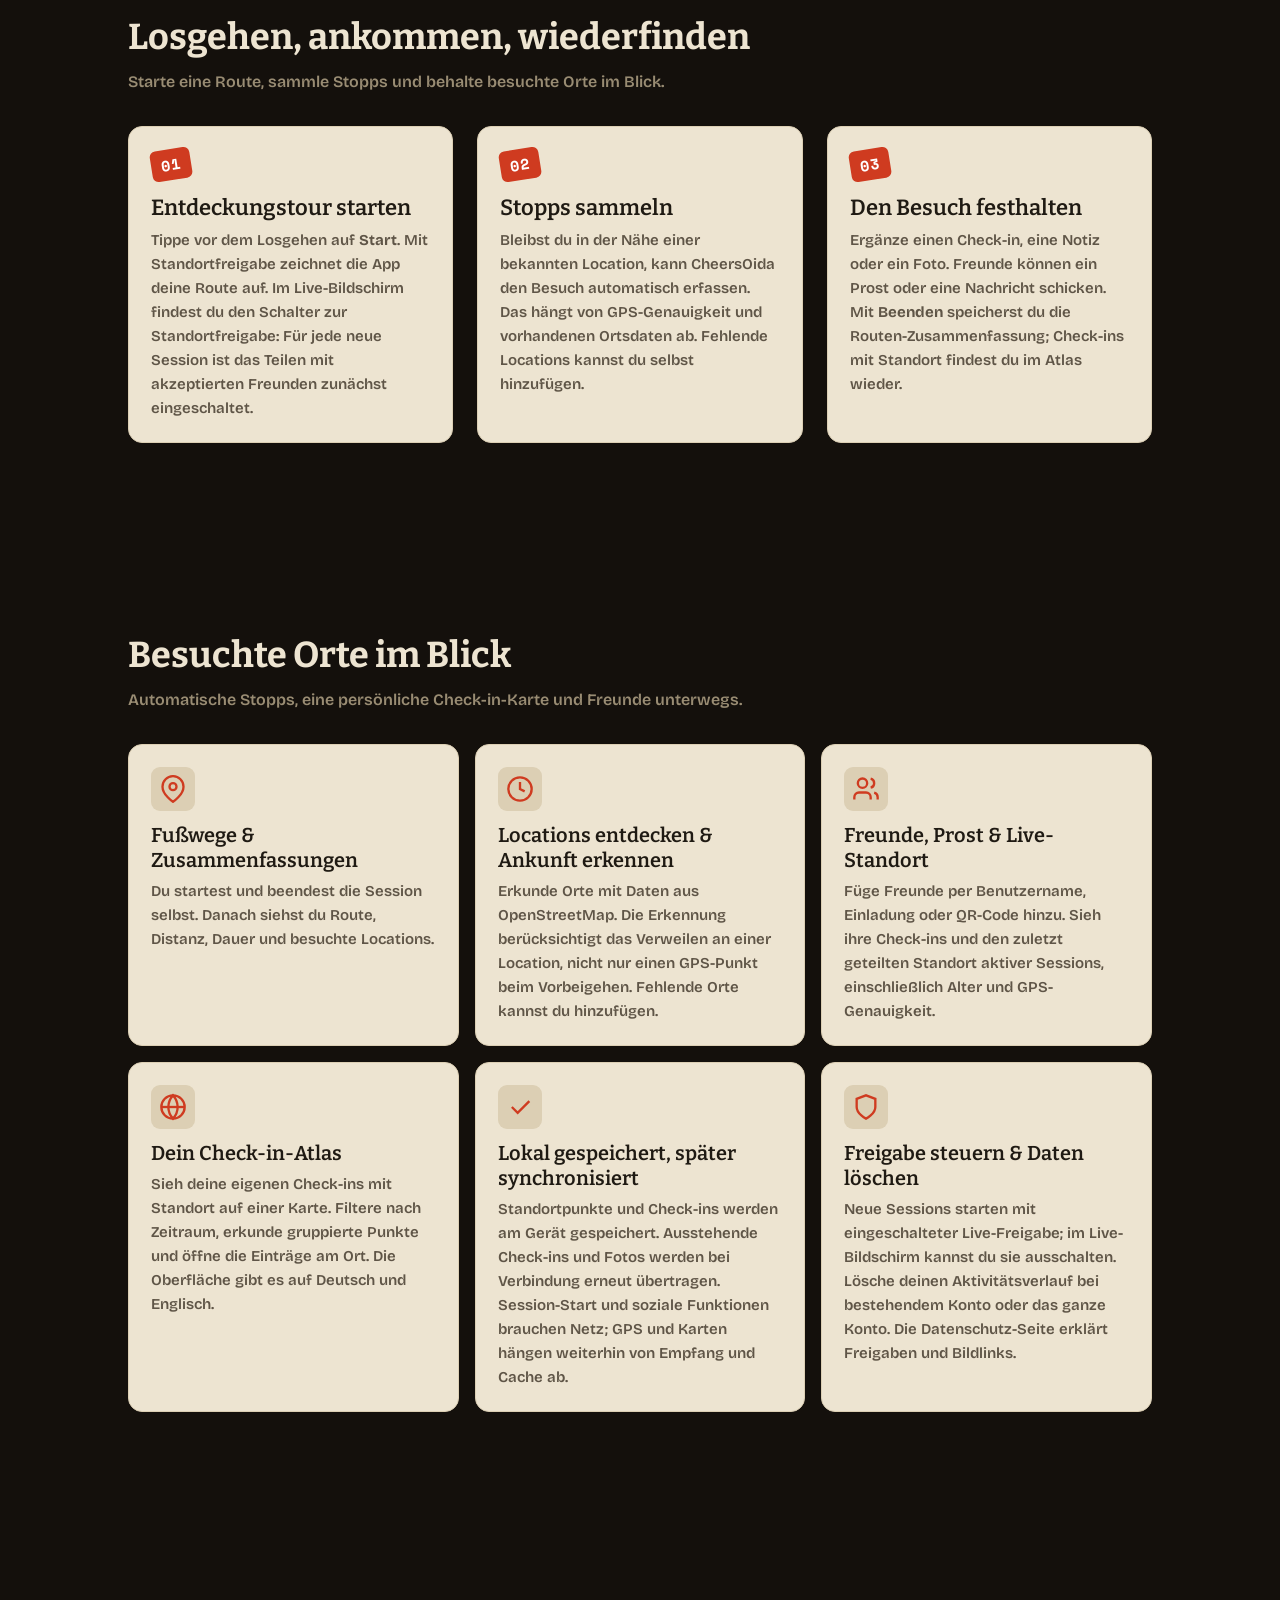
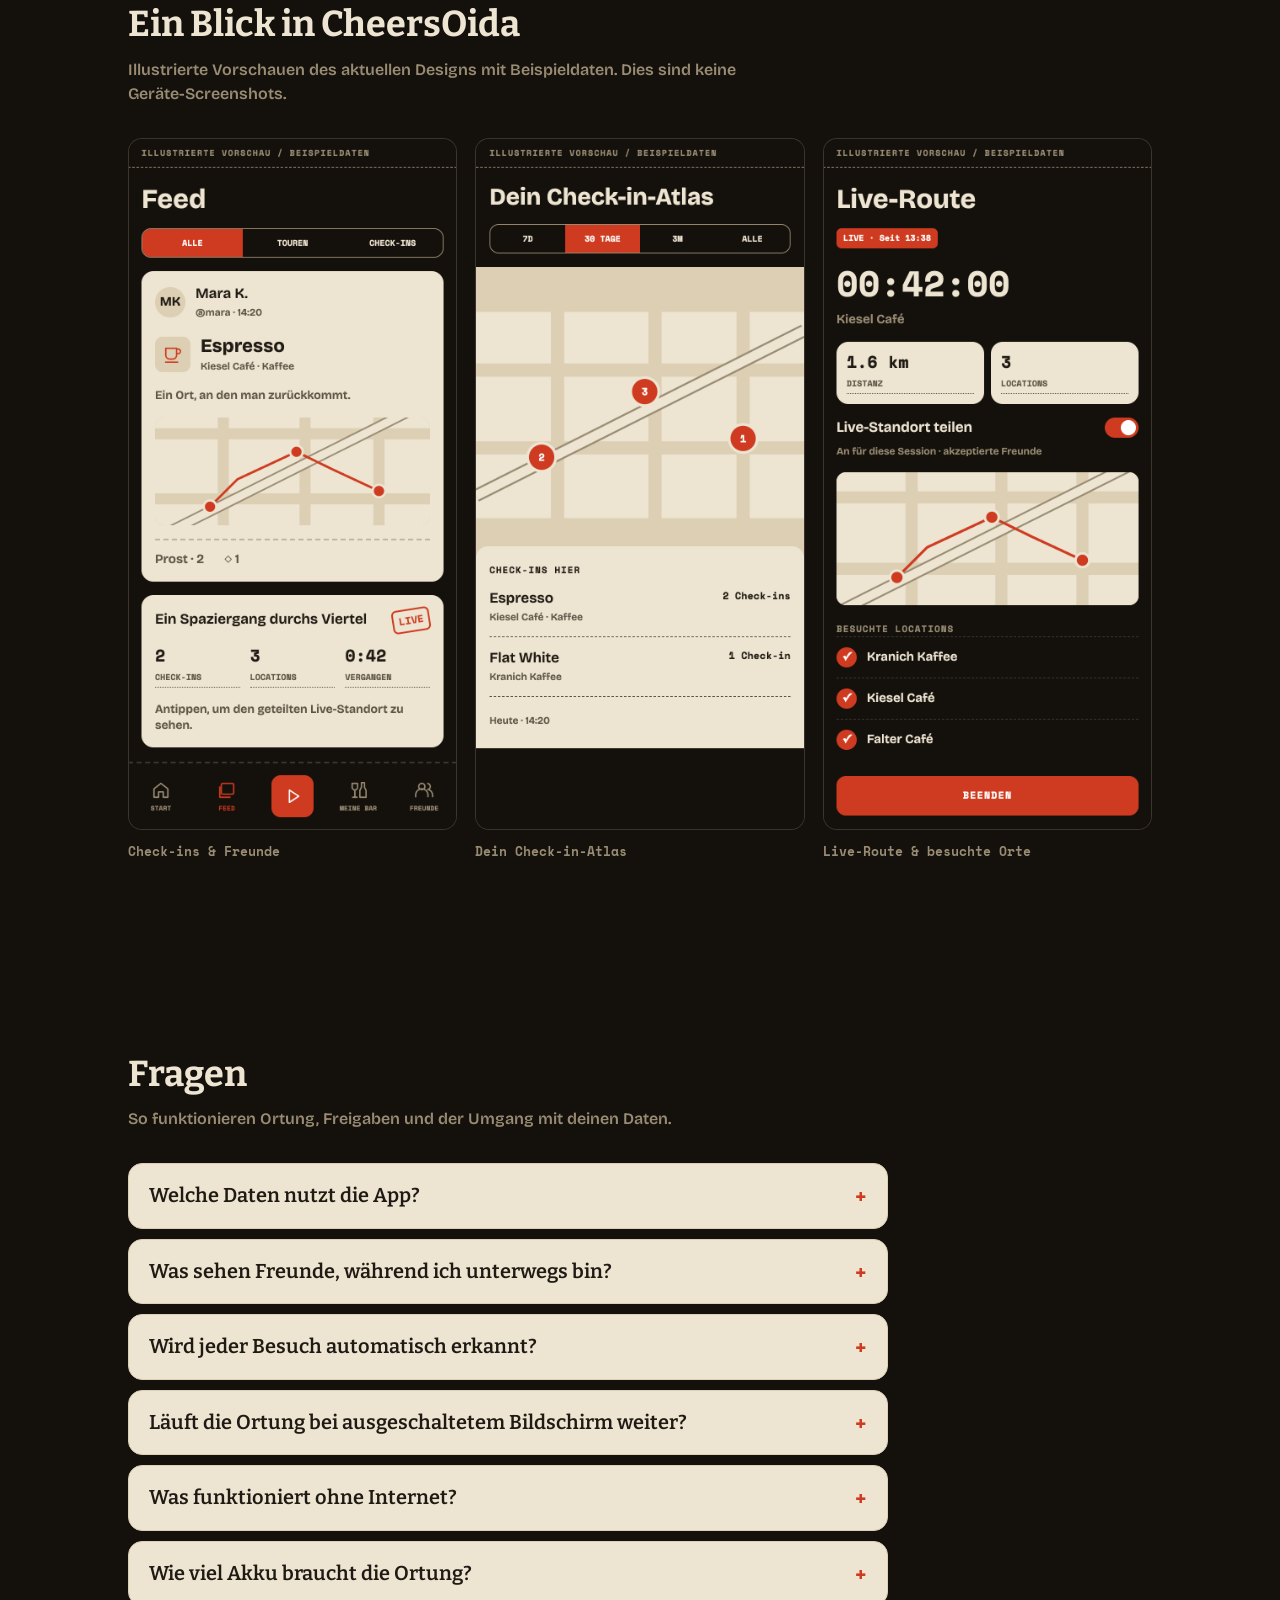
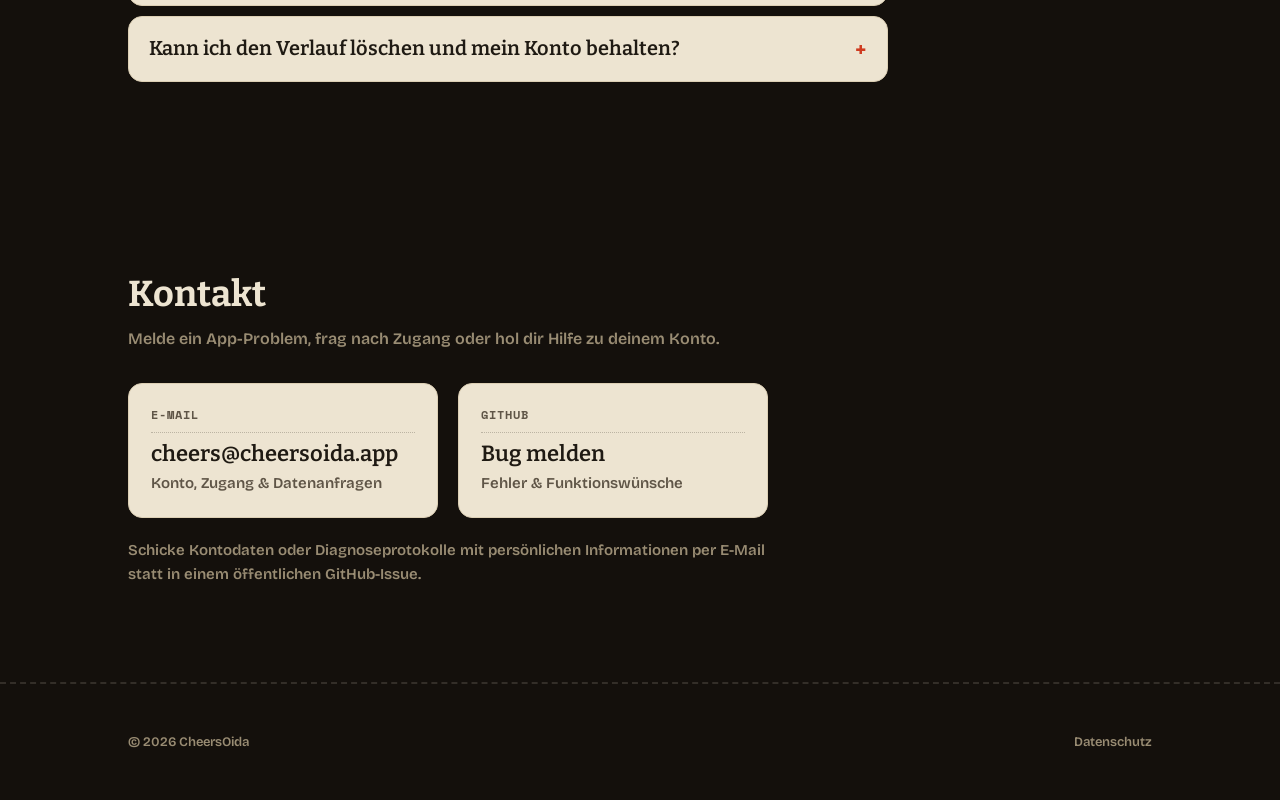
==== commit c14919b4: "Align site features, privacy and previews with current app" ====
--- a/de/index.html
+++ b/de/index.html
@@ -9,11 +9,17 @@
 
   <meta property="og:title" content="CheersOida">
   <meta property="og:description" content="Orte entdecken. Routen festhalten.">
-  <meta property="og:image" content="https://checkelmann.github.io/cheersoida-website/assets/og-image.png">
-  <meta property="og:url" content="https://checkelmann.github.io/cheersoida-website/de/">
+  <meta property="og:image" content="https://cheersoida.app/assets/og-image.png">
+  <meta property="og:image:width" content="1200">
+  <meta property="og:image:height" content="630">
+  <meta property="og:url" content="https://cheersoida.app/de/">
   <meta property="og:type" content="website">
   <meta name="twitter:card" content="summary_large_image">
 
+  <link rel="canonical" href="https://cheersoida.app/de/">
+  <link rel="alternate" hreflang="en" href="https://cheersoida.app/">
+  <link rel="alternate" hreflang="de" href="https://cheersoida.app/de/">
+  <link rel="alternate" hreflang="x-default" href="https://cheersoida.app/">
   <link rel="icon" type="image/png" href="../assets/logo-icon.png">
   <link rel="preload" href="../assets/fonts/BricolageGrotesque_600SemiBold.ttf" as="font" type="font/ttf" crossorigin>
   <link rel="preload" href="../assets/fonts/Bitter_700Bold.ttf" as="font" type="font/ttf" crossorigin>
@@ -46,7 +52,7 @@
     <div class="hero__grid">
       <div>
         <h1>Orte entdecken.<br>Routen festhalten.</h1>
-        <p class="hero__lede">CheersOida zeichnet deine Route und Stopps an Locations auf. Behalte besuchte Orte im Blick, sieh sie auf der Karte und entdecke neue.</p>
+        <p class="hero__lede">Entdecke Orte zu Fuß. CheersOida zeichnet deine Route auf, erkennt Stopps an Locations und sammelt deine Check-ins auf einer Karte. Teile den Ausflug mit Freunden und finde besuchte Orte später im Atlas wieder.</p>
         <div class="hero__ctas">
           <a class="btn btn--primary" href="#preview">App laden</a>
           <a class="btn btn--secondary" href="#ablauf">So läuft's ↓</a>
@@ -91,7 +97,7 @@
 <section id="preview">
   <div class="container">
     <h2 class="section-h">Aktuell in geschlossener Vorschau</h2>
-    <p class="section-sub">CheersOida ist noch nicht im öffentlichen App Store oder Play Store. Schreib eine E-Mail an <a href="mailto:cheers@cheersoida.app">cheers@cheersoida.app</a>, um freigeschaltet zu werden. So geht's weiter:</p>
+    <p class="section-sub">Android und iOS sind per Einladung zugänglich. Schreib an <a href="mailto:cheers@cheersoida.app">cheers@cheersoida.app</a>, um Zugang und die Installationsschritte für dein Gerät zu erhalten.</p>
     <div class="preview">
       <div class="preview__card">
         <div class="preview__title">iOS — TestFlight</div>
@@ -117,23 +123,23 @@
 
 <section id="ablauf">
   <div class="container">
-    <h2 class="section-h">Von Ort zu Ort</h2>
-    <p class="section-sub">Drei Dinge passieren, der Reihe nach. Das Langweilige macht die App.</p>
+    <h2 class="section-h">Losgehen, ankommen, wiederfinden</h2>
+    <p class="section-sub">Starte eine Route, sammle Stopps und behalte besuchte Orte im Blick.</p>
     <div class="steps">
       <div class="step">
         <div class="step__num">01</div>
         <div class="step__title">Entdeckungstour starten</div>
-        <div class="step__body">Tippe vor dem Losgehen auf <strong>Start</strong>. CheersOida zeichnet deinen Fußweg auf, während du neue Orte erkundest.</div>
+        <div class="step__body">Tippe vor dem Losgehen auf <strong>Start</strong>. Mit Standortfreigabe zeichnet die App deine Route auf. Im Live-Bildschirm findest du den Schalter zur Standortfreigabe: Für jede neue Session ist das Teilen mit akzeptierten Freunden zunächst eingeschaltet.</div>
       </div>
       <div class="step">
         <div class="step__num">02</div>
-        <div class="step__title">Ankommen, erkannt werden</div>
-        <div class="step__body">Wenn du tatsächlich an einem Ort bleibst — nicht nur vorbeiläufst — wird er zu deiner Route hinzugefügt. Kein Tippen nötig.</div>
+        <div class="step__title">Stopps sammeln</div>
+        <div class="step__body">Bleibst du in der Nähe einer bekannten Location, kann CheersOida den Besuch automatisch erfassen. Das hängt von GPS-Genauigkeit und vorhandenen Ortsdaten ab. Fehlende Locations kannst du selbst hinzufügen.</div>
       </div>
       <div class="step">
         <div class="step__num">03</div>
-        <div class="step__title">Einchecken. Freunde prostieren.</div>
-        <div class="step__body">Tippe zum Einchecken. Freunde sehen es in Echtzeit und können ein Prost oder eine Nachricht schicken.</div>
+        <div class="step__title">Den Besuch festhalten</div>
+        <div class="step__body">Ergänze einen Check-in, eine Notiz oder ein Foto. Freunde können ein Prost oder eine Nachricht schicken. Mit <strong>Beenden</strong> speicherst du die Routen-Zusammenfassung; Check-ins mit Standort findest du im Atlas wieder.</div>
       </div>
     </div>
   </div>
@@ -141,38 +147,38 @@
 
 <section id="funktionen">
   <div class="container">
-    <h2 class="section-h">Was drin ist</h2>
-    <p class="section-sub">Die Bausteine, die CheersOida von einer Check-in-App unterscheiden.</p>
+    <h2 class="section-h">Besuchte Orte im Blick</h2>
+    <p class="section-sub">Automatische Stopps, eine persönliche Check-in-Karte und Freunde unterwegs.</p>
     <div class="features">
       <div class="feature">
         <span class="feature__icon" aria-hidden="true"><svg viewBox="0 0 24 24" fill="none" stroke="currentColor" stroke-width="2"><path d="M21 10c0 7-9 13-9 13s-9-6-9-13a9 9 0 1 1 18 0z"/><circle cx="12" cy="10" r="3"/></svg></span>
-        <div class="feature__title">Echte Routenaufzeichnung</div>
-        <div class="feature__body">Zeitbasiertes GPS, eine Sekunde pro Fix. Strecke, Verweildauer und Venue-Erkennung fallen direkt daraus ab.</div>
+        <div class="feature__title">Fußwege &amp; Zusammenfassungen</div>
+        <div class="feature__body">Du startest und beendest die Session selbst. Danach siehst du Route, Distanz, Dauer und besuchte Locations.</div>
       </div>
       <div class="feature">
         <span class="feature__icon" aria-hidden="true"><svg viewBox="0 0 24 24" fill="none" stroke="currentColor" stroke-width="2"><circle cx="12" cy="12" r="10"/><polyline points="12 6 12 12 16 14"/></svg></span>
-        <div class="feature__title">Verweilzeit-Erkennung</div>
-        <div class="feature__body">Stopps werden erkannt, nicht getippt. „In einer Bar angekommen" wird von „daran vorbeigegangen" unterschieden.</div>
+        <div class="feature__title">Locations entdecken &amp; Ankunft erkennen</div>
+        <div class="feature__body">Erkunde Orte mit Daten aus OpenStreetMap. Die Erkennung berücksichtigt das Verweilen an einer Location, nicht nur einen GPS-Punkt beim Vorbeigehen. Fehlende Orte kannst du hinzufügen.</div>
       </div>
       <div class="feature">
         <span class="feature__icon" aria-hidden="true"><svg viewBox="0 0 24 24" fill="none" stroke="currentColor" stroke-width="2"><path d="M16 21v-2a4 4 0 0 0-4-4H6a4 4 0 0 0-4 4v2"/><circle cx="9" cy="7" r="4"/><path d="M22 21v-2a4 4 0 0 0-3-3.87"/><path d="M16 3.13a4 4 0 0 1 0 7.75"/></svg></span>
-        <div class="feature__title">Freunde &amp; Prost</div>
-        <div class="feature__body">Ein Feed nur für Freunde, Live-Prost auf jeden Check-in, Push-Benachrichtigungen mit Antwort-Aktion.</div>
+        <div class="feature__title">Freunde, Prost &amp; Live-Standort</div>
+        <div class="feature__body">Füge Freunde per Benutzername, Einladung oder QR-Code hinzu. Sieh ihre Check-ins und den zuletzt geteilten Standort aktiver Sessions, einschließlich Alter und GPS-Genauigkeit.</div>
       </div>
       <div class="feature">
         <span class="feature__icon" aria-hidden="true"><svg viewBox="0 0 24 24" fill="none" stroke="currentColor" stroke-width="2"><circle cx="12" cy="12" r="10"/><path d="M2 12h20"/><path d="M12 2a15 15 0 0 1 4 10 15 15 0 0 1-4 10 15 15 0 0 1-4-10 15 15 0 0 1 4-10z"/></svg></span>
-        <div class="feature__title">Deutsch &amp; Englisch</div>
-        <div class="feature__body">Von Anfang an zweisprachig. Gleiche UI, gleicher Text, gleiche Notification-Aktionen in DE und EN.</div>
+        <div class="feature__title">Dein Check-in-Atlas</div>
+        <div class="feature__body">Sieh deine eigenen Check-ins mit Standort auf einer Karte. Filtere nach Zeitraum, erkunde gruppierte Punkte und öffne die Einträge am Ort. Die Oberfläche gibt es auf Deutsch und Englisch.</div>
       </div>
       <div class="feature">
         <span class="feature__icon" aria-hidden="true"><svg viewBox="0 0 24 24" fill="none" stroke="currentColor" stroke-width="2"><path d="M5 12l5 5L20 7"/></svg></span>
-        <div class="feature__title">Offline-zuerst</div>
-        <div class="feature__body">GPS, Check-ins und Fotos werden lokal gesammelt und synchronisiert, sobald das WLAN wieder will.</div>
+        <div class="feature__title">Lokal gespeichert, später synchronisiert</div>
+        <div class="feature__body">Standortpunkte und Check-ins werden am Gerät gespeichert. Ausstehende Check-ins und Fotos werden bei Verbindung erneut übertragen. Session-Start und soziale Funktionen brauchen Netz; GPS und Karten hängen weiterhin von Empfang und Cache ab.</div>
       </div>
       <div class="feature">
         <span class="feature__icon" aria-hidden="true"><svg viewBox="0 0 24 24" fill="none" stroke="currentColor" stroke-width="2"><path d="M12 22s8-4 8-10V5l-8-3-8 3v7c0 6 8 10 8 10z"/></svg></span>
-        <div class="feature__title">Privatsphäre by Default</div>
-        <div class="feature__body">Rohe GPS-Daten sieht nur du. Freunde sehen nur die vereinfachte Route, einmalig beim Ende des Abends veröffentlicht.</div>
+        <div class="feature__title">Freigabe steuern &amp; Daten löschen</div>
+        <div class="feature__body">Neue Sessions starten mit eingeschalteter Live-Freigabe; im Live-Bildschirm kannst du sie ausschalten. Lösche deinen Aktivitätsverlauf bei bestehendem Konto oder das ganze Konto. Die Datenschutz-Seite erklärt Freigaben und Bildlinks.</div>
       </div>
     </div>
   </div>
@@ -180,12 +186,12 @@
 
 <section>
   <div class="container">
-    <h2 class="section-h">Blick in die App</h2>
-    <p class="section-sub">Drei Screens aus einer echten Session.</p>
+    <h2 class="section-h">Ein Blick in CheersOida</h2>
+    <p class="section-sub">Illustrierte Vorschauen des aktuellen Designs mit Beispieldaten. Dies sind keine Geräte-Screenshots.</p>
     <div class="shots">
-      <div class="shot"><img src="../assets/screenshots/screen-01.png" alt="CheersOida Live-Session mit Routenkarte" loading="lazy"></div>
-      <div class="shot"><img src="../assets/screenshots/screen-02.png" alt="CheersOida Aktivitäts-Details mit Freunden und Prost" loading="lazy"></div>
-      <div class="shot"><img src="../assets/screenshots/screen-03.png" alt="CheersOida Feed mit Check-in eines Freundes" loading="lazy"></div>
+      <figure class="shot-preview"><div class="shot"><img src="../assets/screenshots/screen-01-de.png" alt="Illustrierter CheersOida-Feed mit Check-in an einer Location und geteilter Live-Session" width="780" height="1640" loading="lazy"></div><figcaption>Check-ins &amp; Freunde</figcaption></figure>
+      <figure class="shot-preview"><div class="shot"><img src="../assets/screenshots/screen-02-de.png" alt="Illustrierter Check-in-Atlas mit gruppierten Besuchen und Zeitraumfilter" width="780" height="1640" loading="lazy"></div><figcaption>Dein Check-in-Atlas</figcaption></figure>
+      <figure class="shot-preview"><div class="shot"><img src="../assets/screenshots/screen-03-de.png" alt="Illustrierte Live-Session mit Route, Freigabeschalter und besuchten Locations" width="780" height="1640" loading="lazy"></div><figcaption>Live-Route &amp; besuchte Orte</figcaption></figure>
     </div>
   </div>
 </section>
@@ -193,64 +199,57 @@
 <section id="faq">
   <div class="container">
     <h2 class="section-h">Fragen</h2>
-    <p class="section-sub">Die ehrlichen, kurzen Antworten.</p>
+    <p class="section-sub">So funktionieren Ortung, Freigaben und der Umgang mit deinen Daten.</p>
     <div class="faq">
-
       <details class="faq__item" id="faq-daten">
-        <summary class="faq__q">Welche Daten sammelt die App?</summary>
-        <div class="faq__a"><p>Ein Konto (E-Mail, Benutzername), einen zeitbasierten GPS-Track <em>während ein Crawl läuft</em>, deine Check-ins, angehängte Fotos, deine Freundesliste und ein Push-Token. Die volle Aufschlüsselung steht auf der <a href="privacy.html">Datenschutz-Seite</a>.</p></div>
-      </details>
-
+        <summary class="faq__q">Welche Daten nutzt die App?</summary>
+        <div class="faq__a"><p>Ein Konto, Profildaten, Standortpunkte während aktiver Sessions, Check-ins, optionale Fotos und Notizen, Freundschaften und Benachrichtigungs-Token. Die Live-Freigabe nutzt außerdem einen ersetzbaren Standortpunkt mit Zeitstempel und Genauigkeit. Details zu Sichtbarkeit, Bildlinks, Diensten und Löschung stehen auf der <a href="privacy.html">Datenschutz-Seite</a>.</p></div>
+      </details>
       <details class="faq__item" id="faq-route-de">
-        <summary class="faq__q">Sehen meine Freunde meine Route, während ich noch unterwegs bin?</summary>
-        <div class="faq__a"><p>Nein. Freunde sehen nur die vereinfachte Route, die <strong>einmal</strong> geschrieben wird, wenn du den Abend beendest. Während der Session nur „seit 21:30 unterwegs, 3 Check-ins" und sonst nichts.</p></div>
-      </details>
-
+        <summary class="faq__q">Was sehen Freunde, während ich unterwegs bin?</summary>
+        <div class="faq__a"><p>Neue Sessions teilen deinen letzten Standort standardmäßig mit akzeptierten Freunden. Du kannst das im Live-Bildschirm für die Session ausschalten; jede neue Session startet wieder mit eingeschalteter Freigabe. Freunde sehen den letzten Punkt, sein Alter und die GPS-Genauigkeit, aber keine Wiedergabe deiner gesamten Live-Route. Nach einer Minute gilt ein Punkt als veraltet, nach fünf Minuten wird er ausgeblendet. Online entfernt Ausschalten oder Beenden den Punkt. Beendest du offline, werden keine neuen Punkte gesendet; der letzte geteilte Punkt verfällt innerhalb von fünf Minuten. Gruppenmitglieder können für Gruppenfunktionen ebenfalls letzte Positionen erhalten. Beendete Routen sind für akzeptierte Freunde verfügbar.</p></div>
+      </details>
       <details class="faq__item" id="faq-erkennung">
-        <summary class="faq__q">Wie genau ist die „du bist angekommen"-Erkennung?</summary>
-        <div class="faq__a"><p>Die App erkennt echtes Verweilen an einem bekannten Ort, nicht einen einzelnen GPS-Fix. An einem Ort vorbeilaufen passiert nichts; bleiben fügt ihn zum Abend hinzu. Bei zwei Orten im Abstand von ~15 m fragt die App dich, welcher gemeint ist.</p></div>
-      </details>
-
+        <summary class="faq__q">Wird jeder Besuch automatisch erkannt?</summary>
+        <div class="faq__a"><p>Nicht immer. Die Erkennung nutzt mehrere GPS-Punkte und die Aufenthaltsdauer nahe einer bekannten Location. Schlechter Empfang, eng beieinanderliegende Orte oder fehlende Kartendaten können das Ergebnis beeinflussen. Du kannst fehlende Locations ergänzen; eine Erkennung jedes Stopps ist nicht garantiert.</p></div>
+      </details>
       <details class="faq__item" id="faq-hintergrund">
-        <summary class="faq__q">Nutzt die App Ortung im Hintergrund?</summary>
-        <div class="faq__a"><p>Nur <strong>solange ein Abend läuft</strong>, mit deiner Erlaubnis („Beim Verwenden der App" plus Android Foreground-Service). Die App fragt <strong>nicht</strong> nach „Immer erlauben" und trackt nicht, wenn keine Session aktiv ist.</p></div>
-      </details>
-
+        <summary class="faq__q">Läuft die Ortung bei ausgeschaltetem Bildschirm weiter?</summary>
+        <div class="faq__a"><p>Während einer aktiven Session kann die Ortung mit deiner Erlaubnis im Hintergrund weiterlaufen. Android nutzt einen sichtbaren Vordergrunddienst; iOS zeigt die Standortanzeige. Die App fragt nach Standortfreigabe beim Verwenden, nicht nach „Immer“. Mit Beenden stoppst du die Session-Ortung. Beim Eintragen eines Check-ins kann separat dein Standort verwendet werden.</p></div>
+      </details>
       <details class="faq__item" id="faq-offline">
-        <summary class="faq__q">Funktioniert die App offline / im Keller ohne Empfang?</summary>
-        <div class="faq__a"><p>Ja. GPS, Check-ins und Fotos werden zuerst am Gerät gespeichert und über eine Outbox hochgeladen, sobald das Netz wiederkommt.</p></div>
-      </details>
-
+        <summary class="faq__q">Was funktioniert ohne Internet?</summary>
+        <div class="faq__a"><p>Nach dem Session-Start werden Standortpunkte lokal gespeichert. Check-ins und Fotos können in der Warteschlange bleiben und bei erneuter Verbindung übertragen werden. Neue Sessions, Live-Freigabe, Freundesaktionen, neue Kartenkacheln und Ortsdaten brauchen Netz. GPS-Empfang kann in Gebäuden oder unterirdisch trotzdem schlecht sein.</p></div>
+      </details>
       <details class="faq__item" id="faq-akku">
-        <summary class="faq__q">Akkuverbrauch?</summary>
-        <div class="faq__a"><p>Zeitbasiertes Sampling (eine Sekunde pro Fix, solange aktiv) kostet etwa so viel wie eine Navi-App auf vergleichbarer Strecke. Der Abend endet mit „Beenden", also beschränkt sich der Verbrauch auf die Nacht.</p></div>
-      </details>
-
+        <summary class="faq__q">Wie viel Akku braucht die Ortung?</summary>
+        <div class="faq__a"><p>Eine aktive Route nutzt GPS, Hintergrundverarbeitung und teilweise das Netz. Der Verbrauch hängt von Gerät, Empfang und Dauer ab; es gibt keinen festen Verbrauchswert. Beende die Session, wenn du fertig bist.</p></div>
+      </details>
       <details class="faq__item" id="faq-loeschen">
-        <summary class="faq__q">Kann ich meine Daten löschen?</summary>
-        <div class="faq__a"><p>Ja. In den Konto-Einstellungen löschst du Konto, Check-ins, Freundschaften, den rohen GPS-Track und die vereinfachten Routen vergangener Abende. Endgültig und sofort.</p></div>
-      </details>
-
+        <summary class="faq__q">Kann ich den Verlauf löschen und mein Konto behalten?</summary>
+        <div class="faq__a"><p>Ja. <strong>Profil → Einstellungen → Alle meine Daten löschen</strong> entfernt Aktivitätsverlauf, Standortpunkte, Check-in-Fotos sowie Prost und Nachrichten an deinen Inhalten. Konto, Profil, Freunde und Benachrichtigungen bleiben bestehen. <strong>Konto löschen</strong> entfernt zusätzlich Konto und Profil. Die Bereinigung braucht eine Verbindung und gegebenenfalls einen erneuten Versuch. Erst die Bestätigung in der App meldet den Abschluss. Wenn du keinen Zugriff mehr hast, schreib an <a href="mailto:cheers@cheersoida.app">cheers@cheersoida.app</a>.</p></div>
+      </details>
     </div>
   </div>
 </section>
 
 <section id="holen">
   <div class="container">
-<h2 class="section-h">Kontakt</h2>
-    <p class="section-sub">App-Bug oder Wunsch? Einer der beiden Wege funktioniert.</p>
+    <h2 class="section-h">Kontakt</h2>
+    <p class="section-sub">Melde ein App-Problem, frag nach Zugang oder hol dir Hilfe zu deinem Konto.</p>
     <div class="support">
       <a class="support__card" href="mailto:cheers@cheersoida.app">
         <div class="support__label">E-Mail</div>
         <div class="support__title">cheers@cheersoida.app</div>
-        <div class="support__sub">Direkt zur Entwicklerin</div>
+        <div class="support__sub">Konto, Zugang &amp; Datenanfragen</div>
       </a>
       <a class="support__card" href="https://github.com/checkelmann/cheersoida-website/issues">
         <div class="support__label">GitHub</div>
         <div class="support__title">Bug melden</div>
-        <div class="support__sub">App-Bugs und Feedback</div>
+        <div class="support__sub">Fehler &amp; Funktionswünsche</div>
       </a>
     </div>
+    <p class="support-note">Schicke Kontodaten oder Diagnoseprotokolle mit persönlichen Informationen per E-Mail statt in einem öffentlichen GitHub-Issue.</p>
   </div>
 </section>
 </main>
--- a/assets/style.css
+++ b/assets/style.css
@@ -544,3 +544,10 @@
 @media (min-width: 480px) and (max-width: 767px) {
   .nav__links a.nav__cta { display: inline-flex; }
 }
+
+/* Current-product previews and support guidance. */
+.shot-preview { margin: 0; min-width: 0; }
+.shot-preview .shot { aspect-ratio: 39 / 82; }
+.shot-preview figcaption { font-family: var(--font-mono); font-weight: 700; font-size: 13px; line-height: 1.5; margin-top: 12px; color: var(--muted); }
+.support-note { max-width: 64ch; font-size: 15px; line-height: 1.6; color: var(--muted); margin-top: 20px; }
+.prose { overflow-wrap: anywhere; }
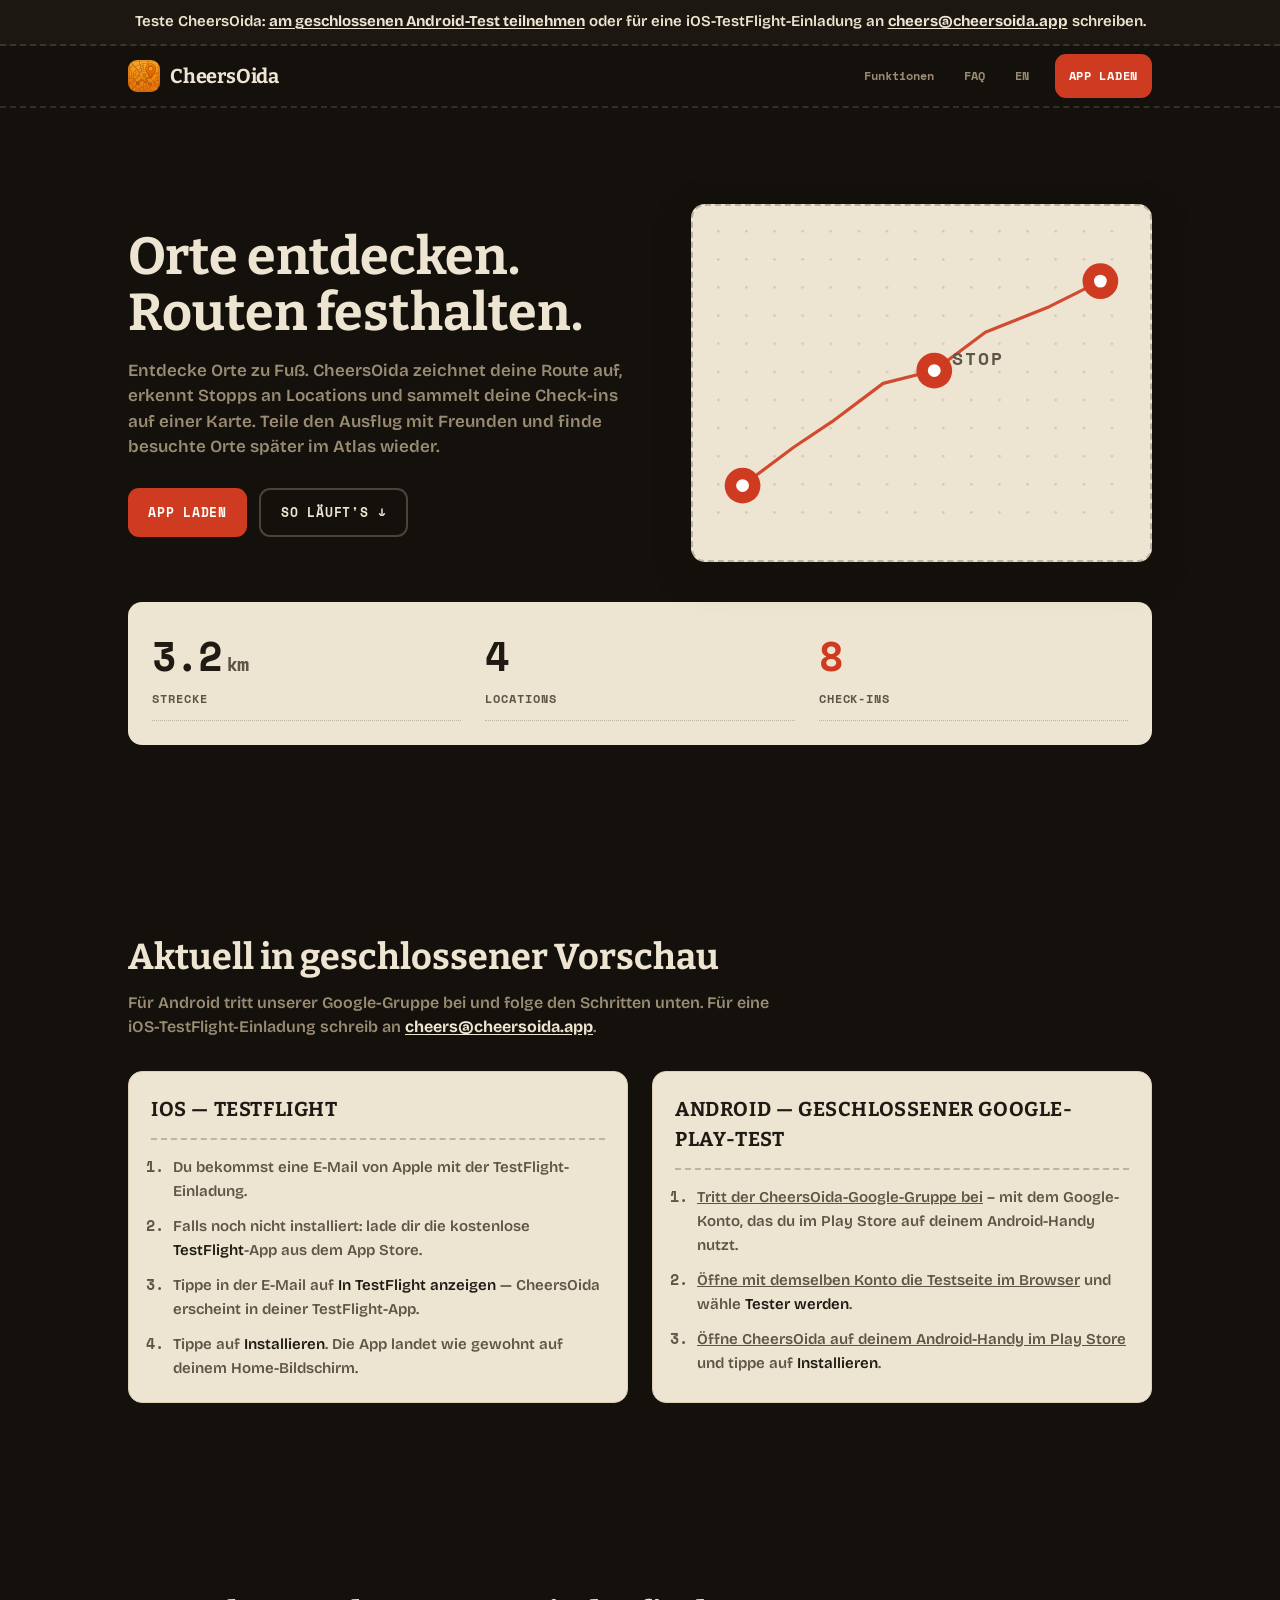
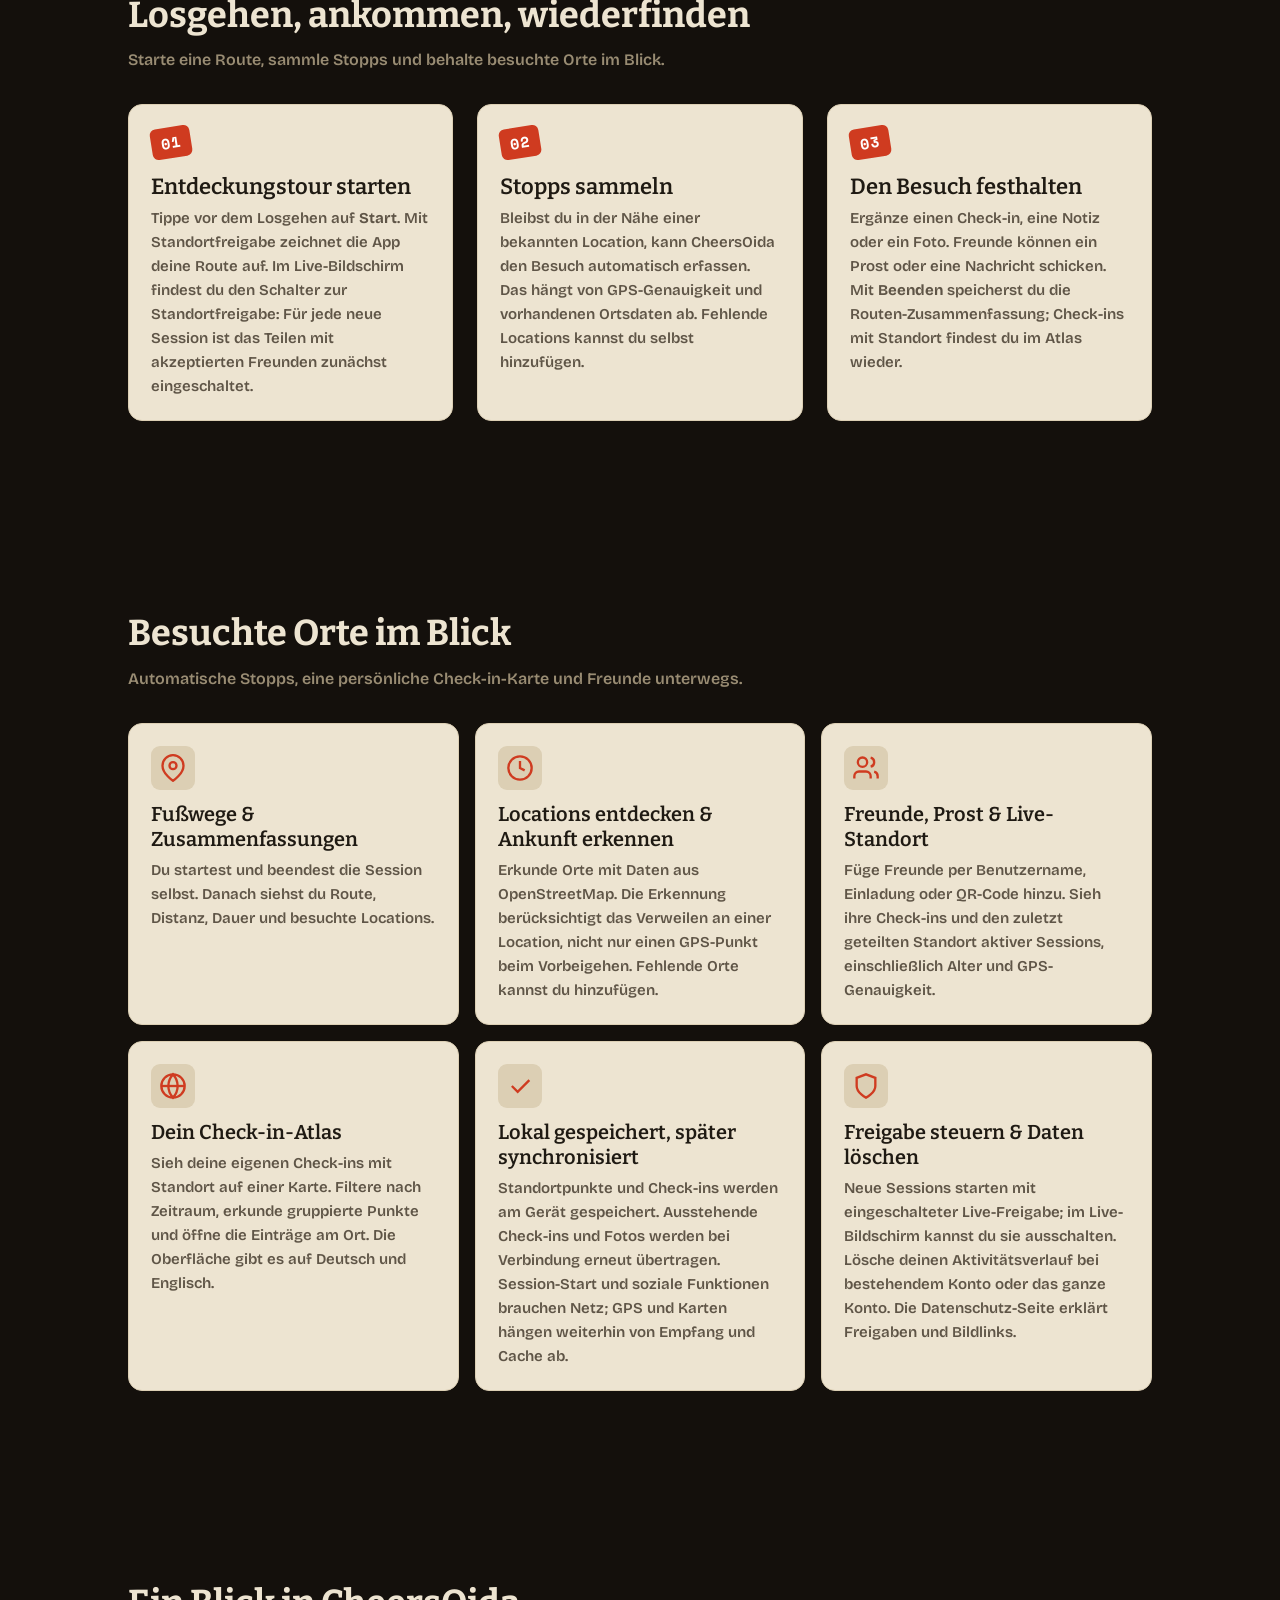
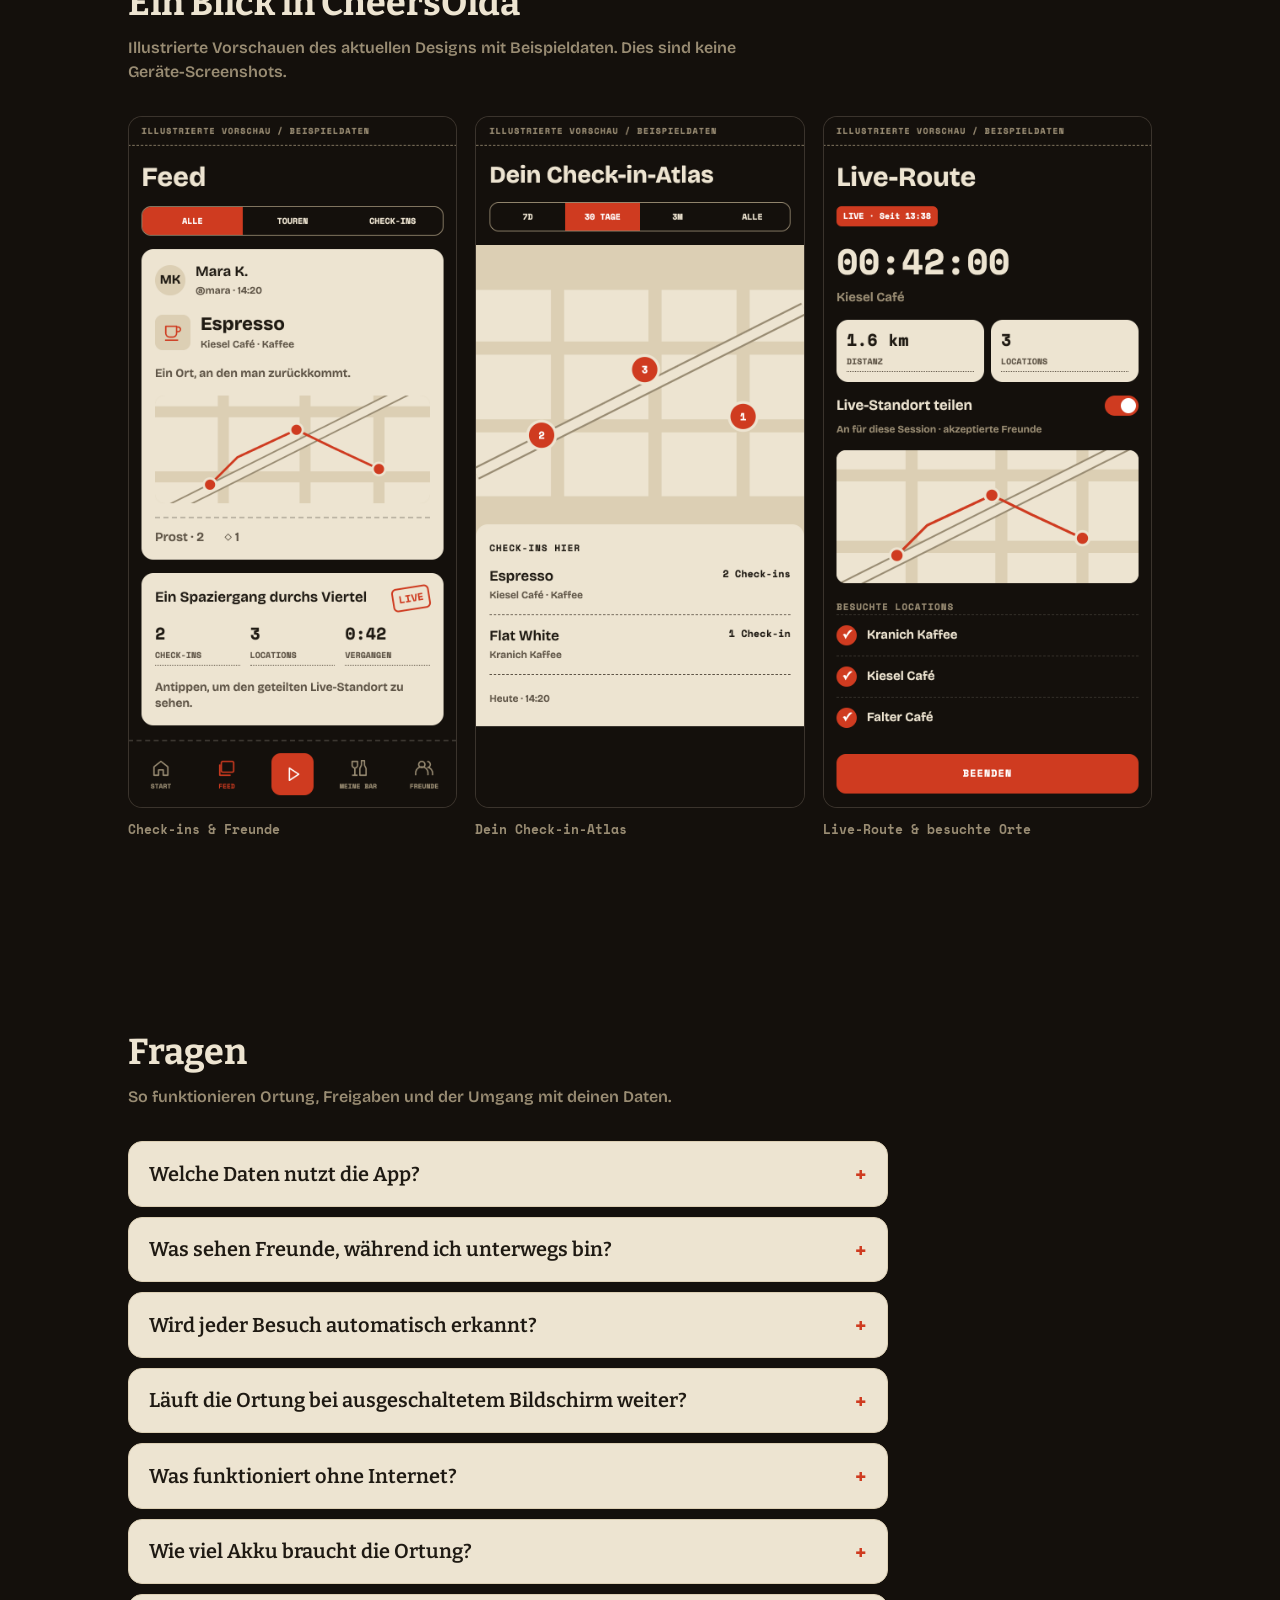
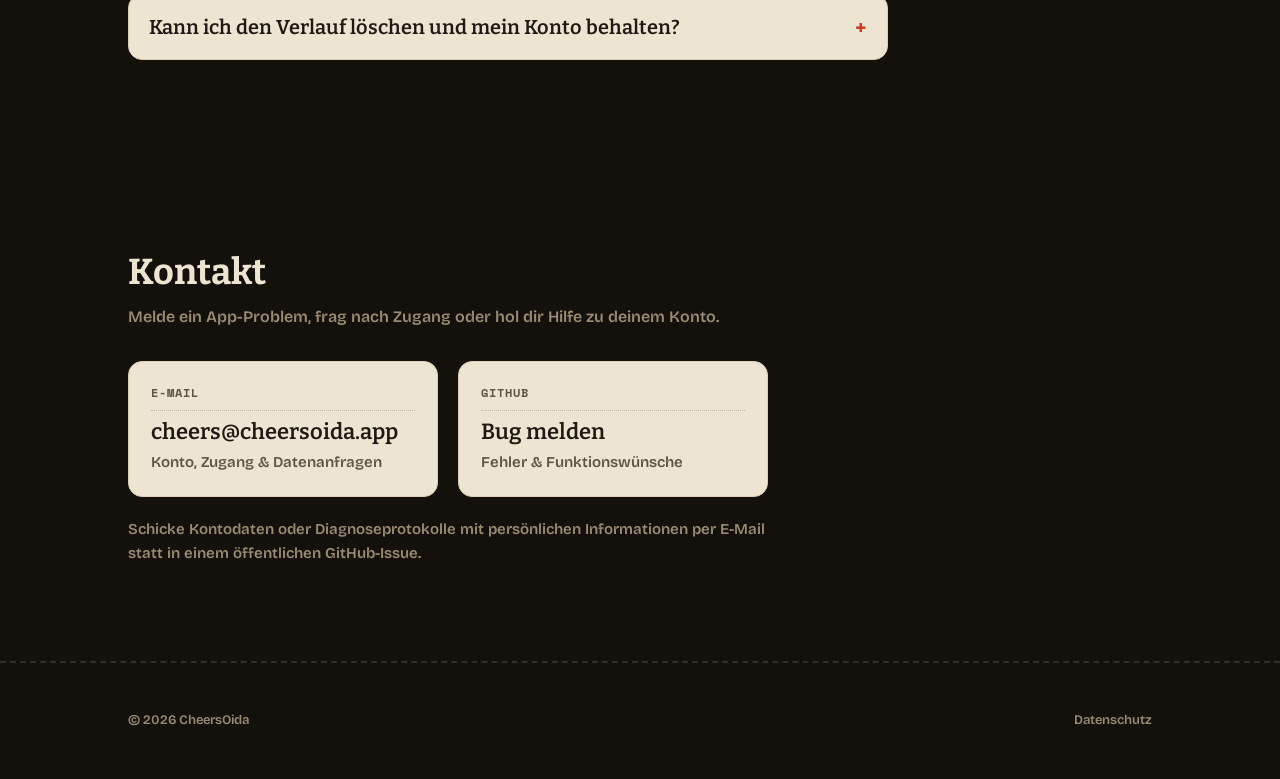
==== commit ecd41a1b: "Add Google Group and Android closed-testing instructions" ====
--- a/de/index.html
+++ b/de/index.html
@@ -28,7 +28,7 @@
 <body>
 
 <aside class="preview-banner" role="note">
-  <div class="container">CheersOida ist aktuell in geschlossener Vorschau — schreib eine E-Mail an <a href="mailto:cheers@cheersoida.app">cheers@cheersoida.app</a>, um für TestFlight oder den Google Play Internal Test freigeschaltet zu werden.</div>
+  <div class="container">Teste CheersOida: <a href="#preview">am geschlossenen Android-Test teilnehmen</a> oder für eine iOS-TestFlight-Einladung an <a href="mailto:cheers@cheersoida.app">cheers@cheersoida.app</a> schreiben.</div>
 </aside>
 
 <nav class="nav">
@@ -97,7 +97,7 @@
 <section id="preview">
   <div class="container">
     <h2 class="section-h">Aktuell in geschlossener Vorschau</h2>
-    <p class="section-sub">Android und iOS sind per Einladung zugänglich. Schreib an <a href="mailto:cheers@cheersoida.app">cheers@cheersoida.app</a>, um Zugang und die Installationsschritte für dein Gerät zu erhalten.</p>
+    <p class="section-sub">Für Android tritt unserer Google-Gruppe bei und folge den Schritten unten. Für eine iOS-TestFlight-Einladung schreib an <a href="mailto:cheers@cheersoida.app">cheers@cheersoida.app</a>.</p>
     <div class="preview">
       <div class="preview__card">
         <div class="preview__title">iOS — TestFlight</div>
@@ -109,12 +109,11 @@
         </ol>
       </div>
       <div class="preview__card">
-        <div class="preview__title">Android — Google Play Internal Test</div>
+        <div class="preview__title">Android — geschlossener Google-Play-Test</div>
         <ol class="preview__steps">
-          <li>Du bekommst eine E-Mail mit einem Link zum Google Play Test-Eintrag.</li>
-          <li>Öffne den Link auf deinem Android-Handy und tippe auf <strong>Tester werden</strong>.</li>
-          <li>Sobald du angenommen bist, lässt sich CheersOida wie jede andere Play-Store-App installieren.</li>
-          <li>Updates kommen automatisch — du musst nichts weiter tun.</li>
+          <li><a href="https://groups.google.com/g/cheersoida">Tritt der CheersOida-Google-Gruppe bei</a> – mit dem Google-Konto, das du im Play Store auf deinem Android-Handy nutzt.</li>
+          <li><a href="https://play.google.com/apps/testing/dev.heckelmann.cheersoida">Öffne mit demselben Konto die Testseite im Browser</a> und wähle <strong>Tester werden</strong>.</li>
+          <li><a href="https://play.google.com/store/apps/details?id=dev.heckelmann.cheersoida">Öffne CheersOida auf deinem Android-Handy im Play Store</a> und tippe auf <strong>Installieren</strong>.</li>
         </ol>
       </div>
     </div>
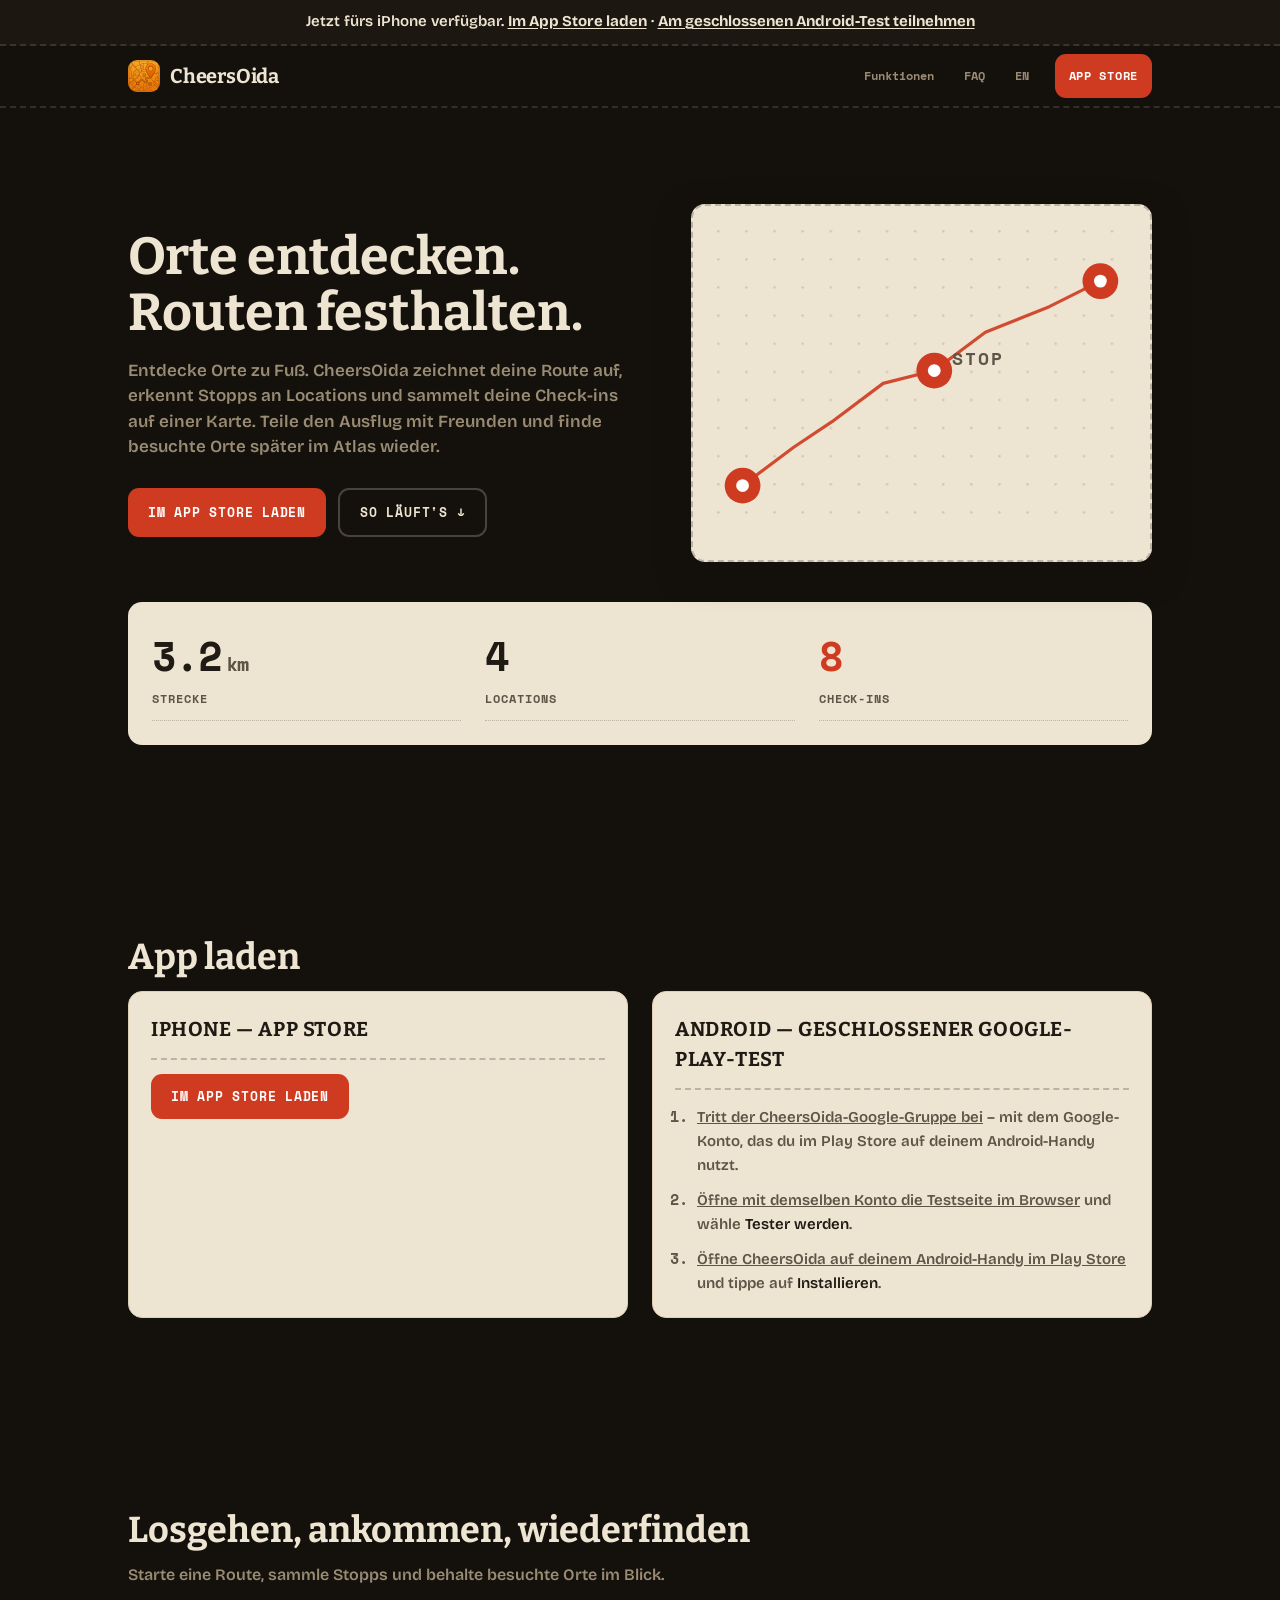
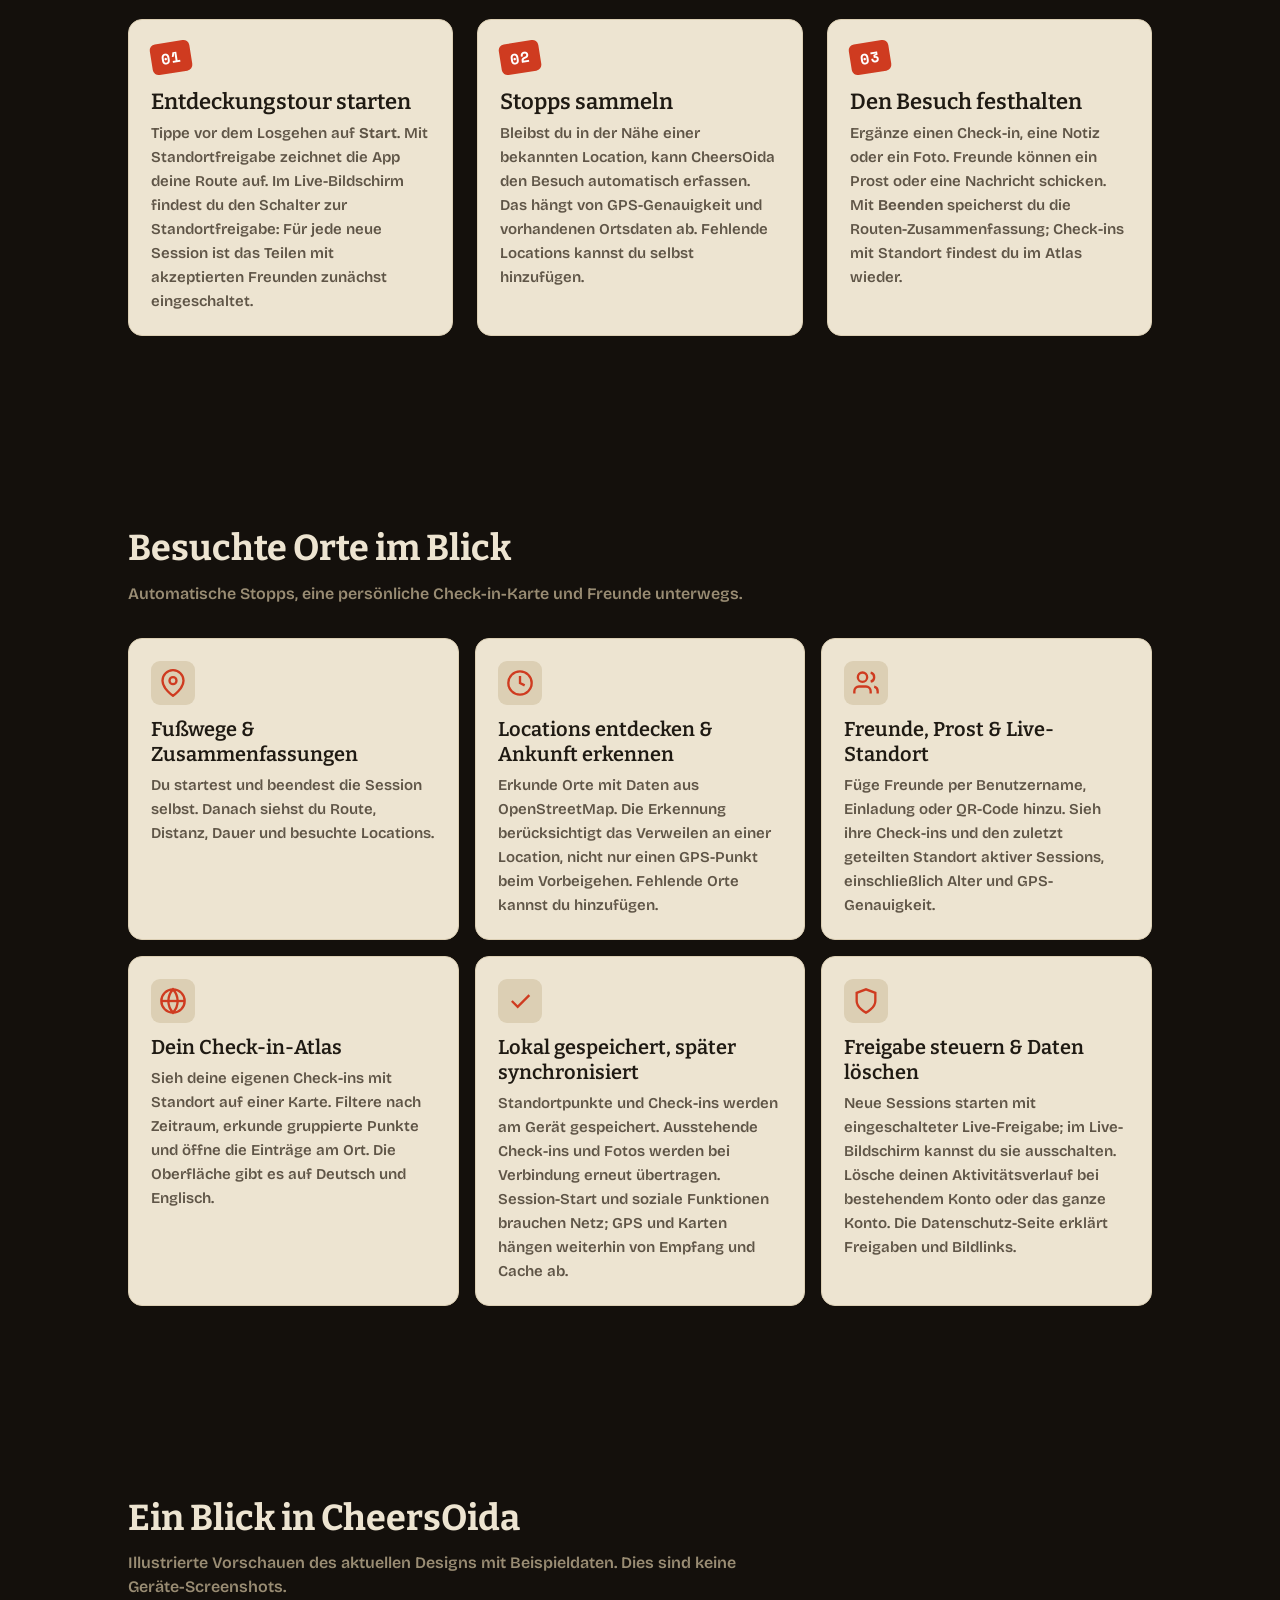
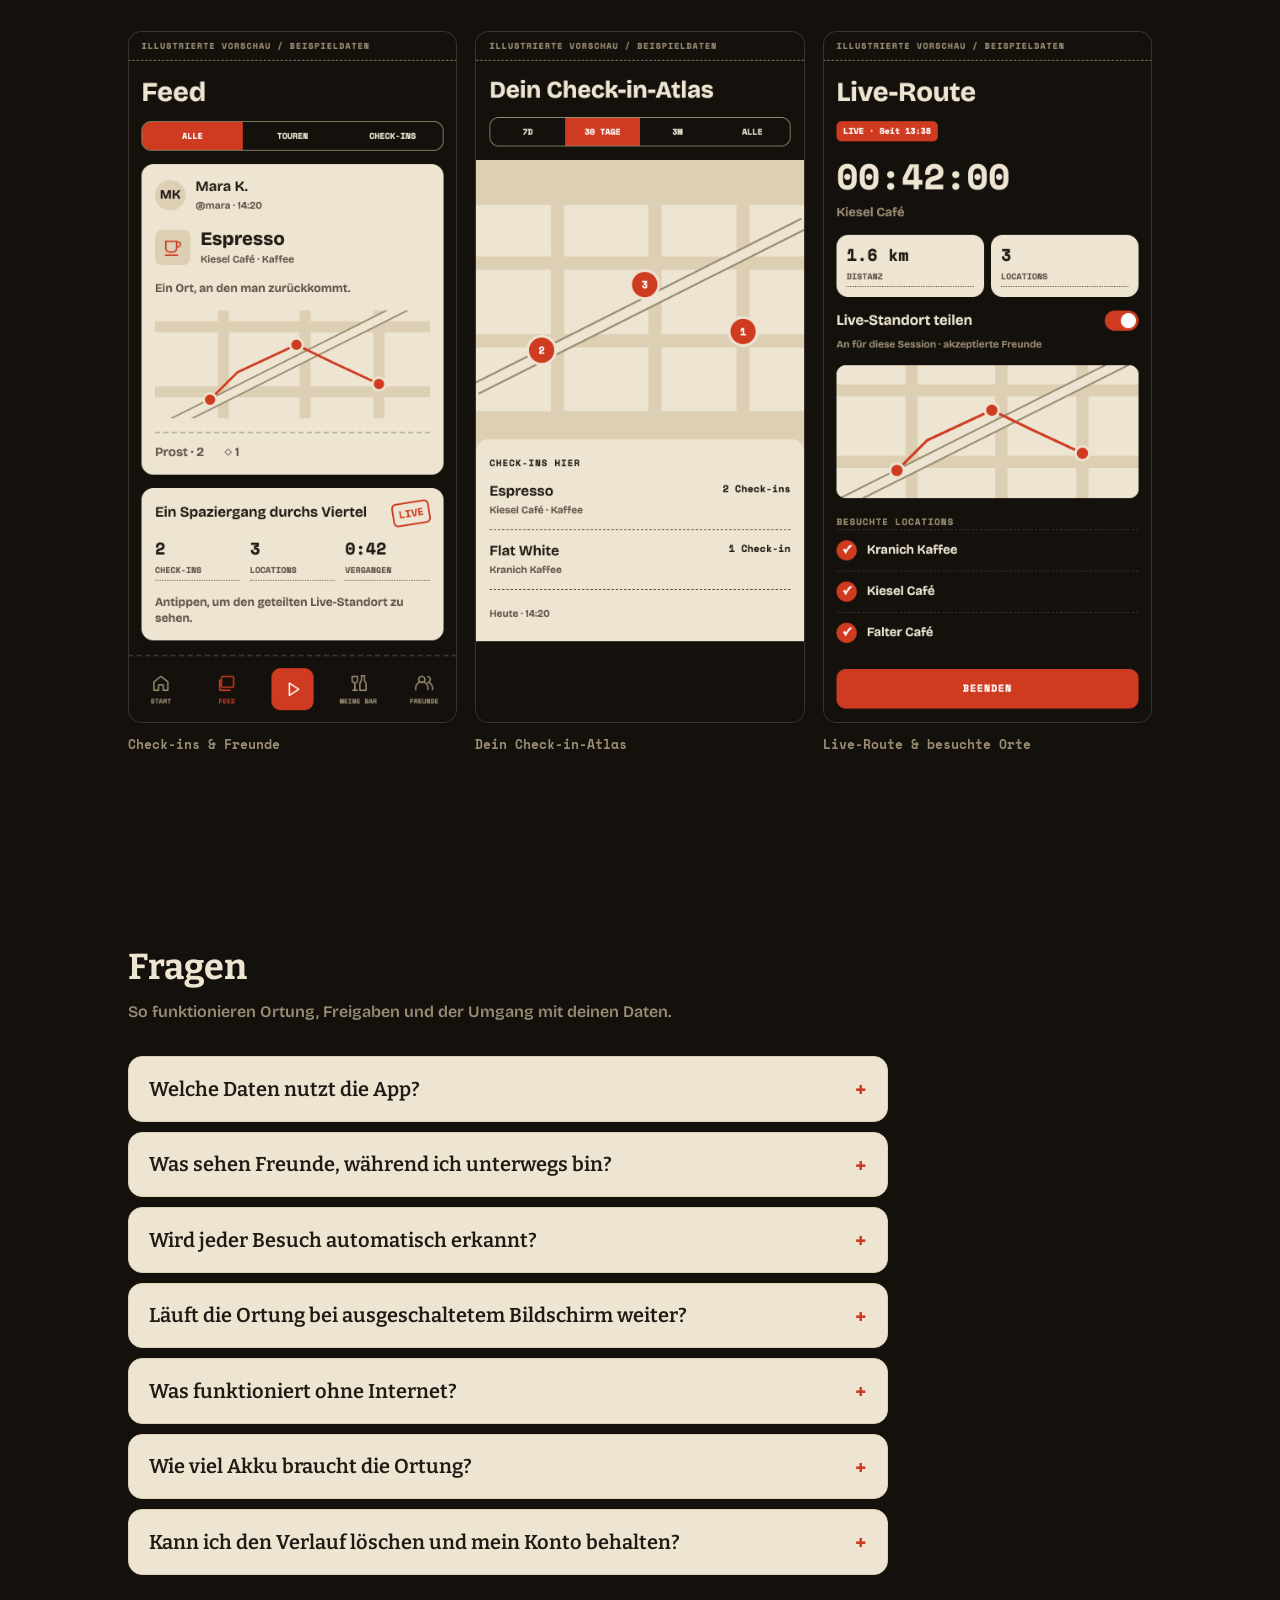
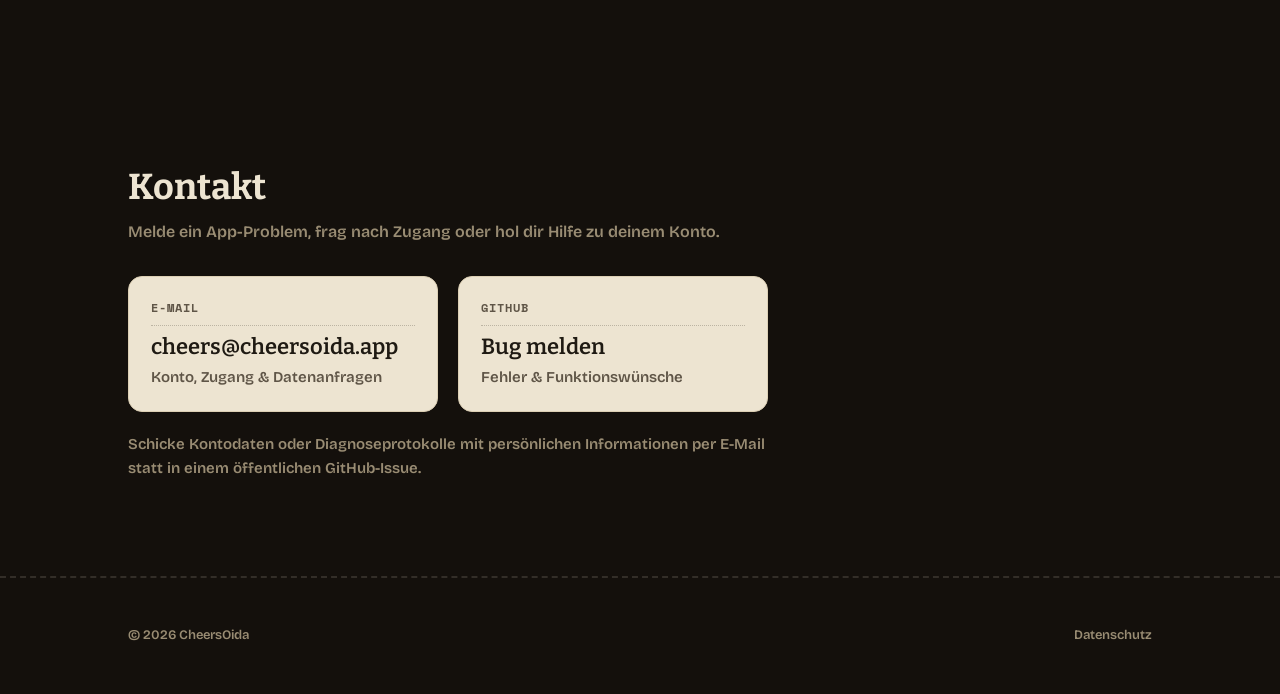
==== commit 884c69e6: "Announce CheersOida App Store launch" ====
--- a/de/index.html
+++ b/de/index.html
@@ -28,7 +28,7 @@
 <body>
 
 <aside class="preview-banner" role="note">
-  <div class="container">Teste CheersOida: <a href="#preview">am geschlossenen Android-Test teilnehmen</a> oder für eine iOS-TestFlight-Einladung an <a href="mailto:cheers@cheersoida.app">cheers@cheersoida.app</a> schreiben.</div>
+  <div class="container">Jetzt fürs iPhone verfügbar. <a href="https://apps.apple.com/app/cheersoida/id6809011689">Im App Store laden</a> · <a href="#preview">Am geschlossenen Android-Test teilnehmen</a></div>
 </aside>
 
 <nav class="nav">
@@ -41,7 +41,7 @@
       <a href="#funktionen">Funktionen</a>
       <a href="#faq">FAQ</a>
       <a href="../" lang="en">EN</a>
-      <a class="nav__cta" href="#preview">App laden</a>
+      <a class="nav__cta" href="https://apps.apple.com/app/cheersoida/id6809011689">App Store</a>
     </div>
   </div>
 </nav>
@@ -54,7 +54,7 @@
         <h1>Orte entdecken.<br>Routen festhalten.</h1>
         <p class="hero__lede">Entdecke Orte zu Fuß. CheersOida zeichnet deine Route auf, erkennt Stopps an Locations und sammelt deine Check-ins auf einer Karte. Teile den Ausflug mit Freunden und finde besuchte Orte später im Atlas wieder.</p>
         <div class="hero__ctas">
-          <a class="btn btn--primary" href="#preview">App laden</a>
+          <a class="btn btn--primary" href="https://apps.apple.com/app/cheersoida/id6809011689">Im App Store laden</a>
           <a class="btn btn--secondary" href="#ablauf">So läuft's ↓</a>
         </div>
       </div>
@@ -96,17 +96,11 @@
 
 <section id="preview">
   <div class="container">
-    <h2 class="section-h">Aktuell in geschlossener Vorschau</h2>
-    <p class="section-sub">Für Android tritt unserer Google-Gruppe bei und folge den Schritten unten. Für eine iOS-TestFlight-Einladung schreib an <a href="mailto:cheers@cheersoida.app">cheers@cheersoida.app</a>.</p>
+    <h2 class="section-h">App laden</h2>
     <div class="preview">
       <div class="preview__card">
-        <div class="preview__title">iOS — TestFlight</div>
-        <ol class="preview__steps">
-          <li>Du bekommst eine E-Mail von Apple mit der TestFlight-Einladung.</li>
-          <li>Falls noch nicht installiert: lade dir die kostenlose <strong>TestFlight</strong>-App aus dem App Store.</li>
-          <li>Tippe in der E-Mail auf <strong>In TestFlight anzeigen</strong> — CheersOida erscheint in deiner TestFlight-App.</li>
-          <li>Tippe auf <strong>Installieren</strong>. Die App landet wie gewohnt auf deinem Home-Bildschirm.</li>
-        </ol>
+        <div class="preview__title">iPhone — App Store</div>
+        <a class="btn btn--primary" href="https://apps.apple.com/app/cheersoida/id6809011689">Im App Store laden</a>
       </div>
       <div class="preview__card">
         <div class="preview__title">Android — geschlossener Google-Play-Test</div>
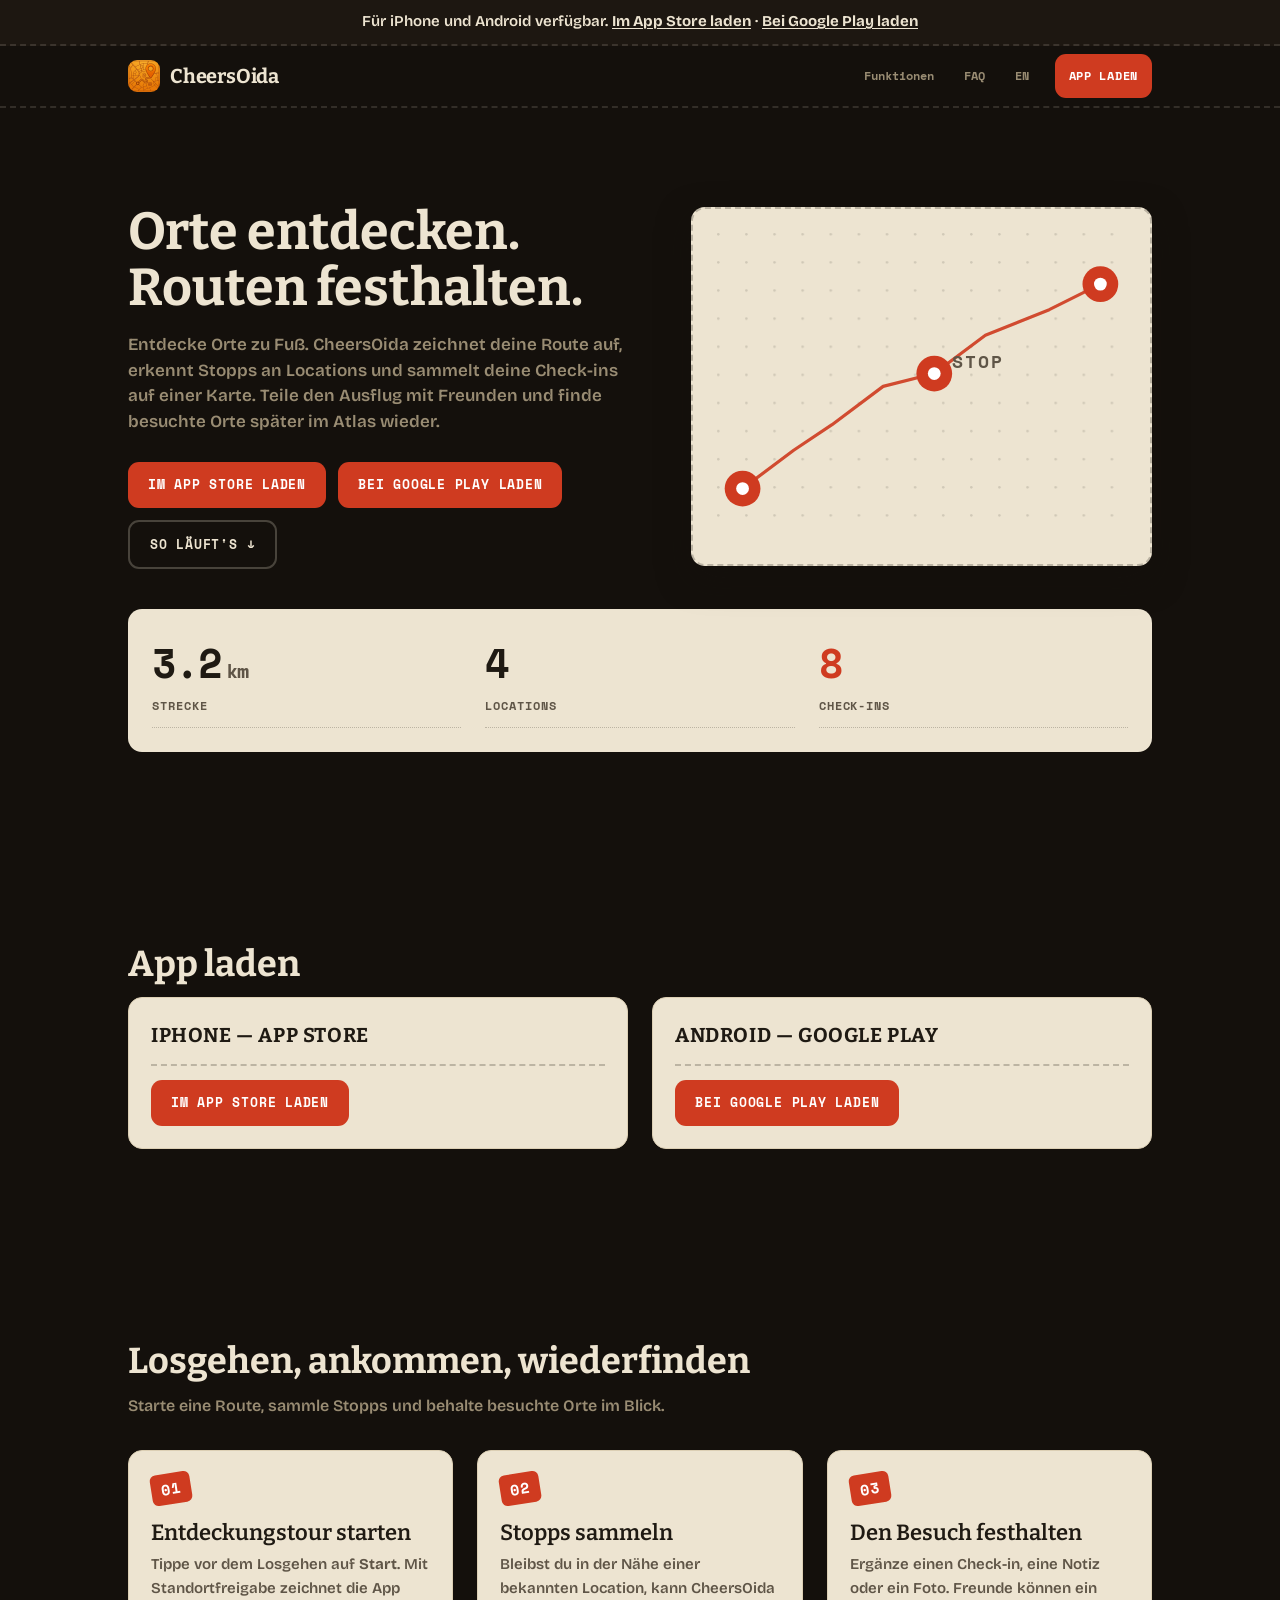
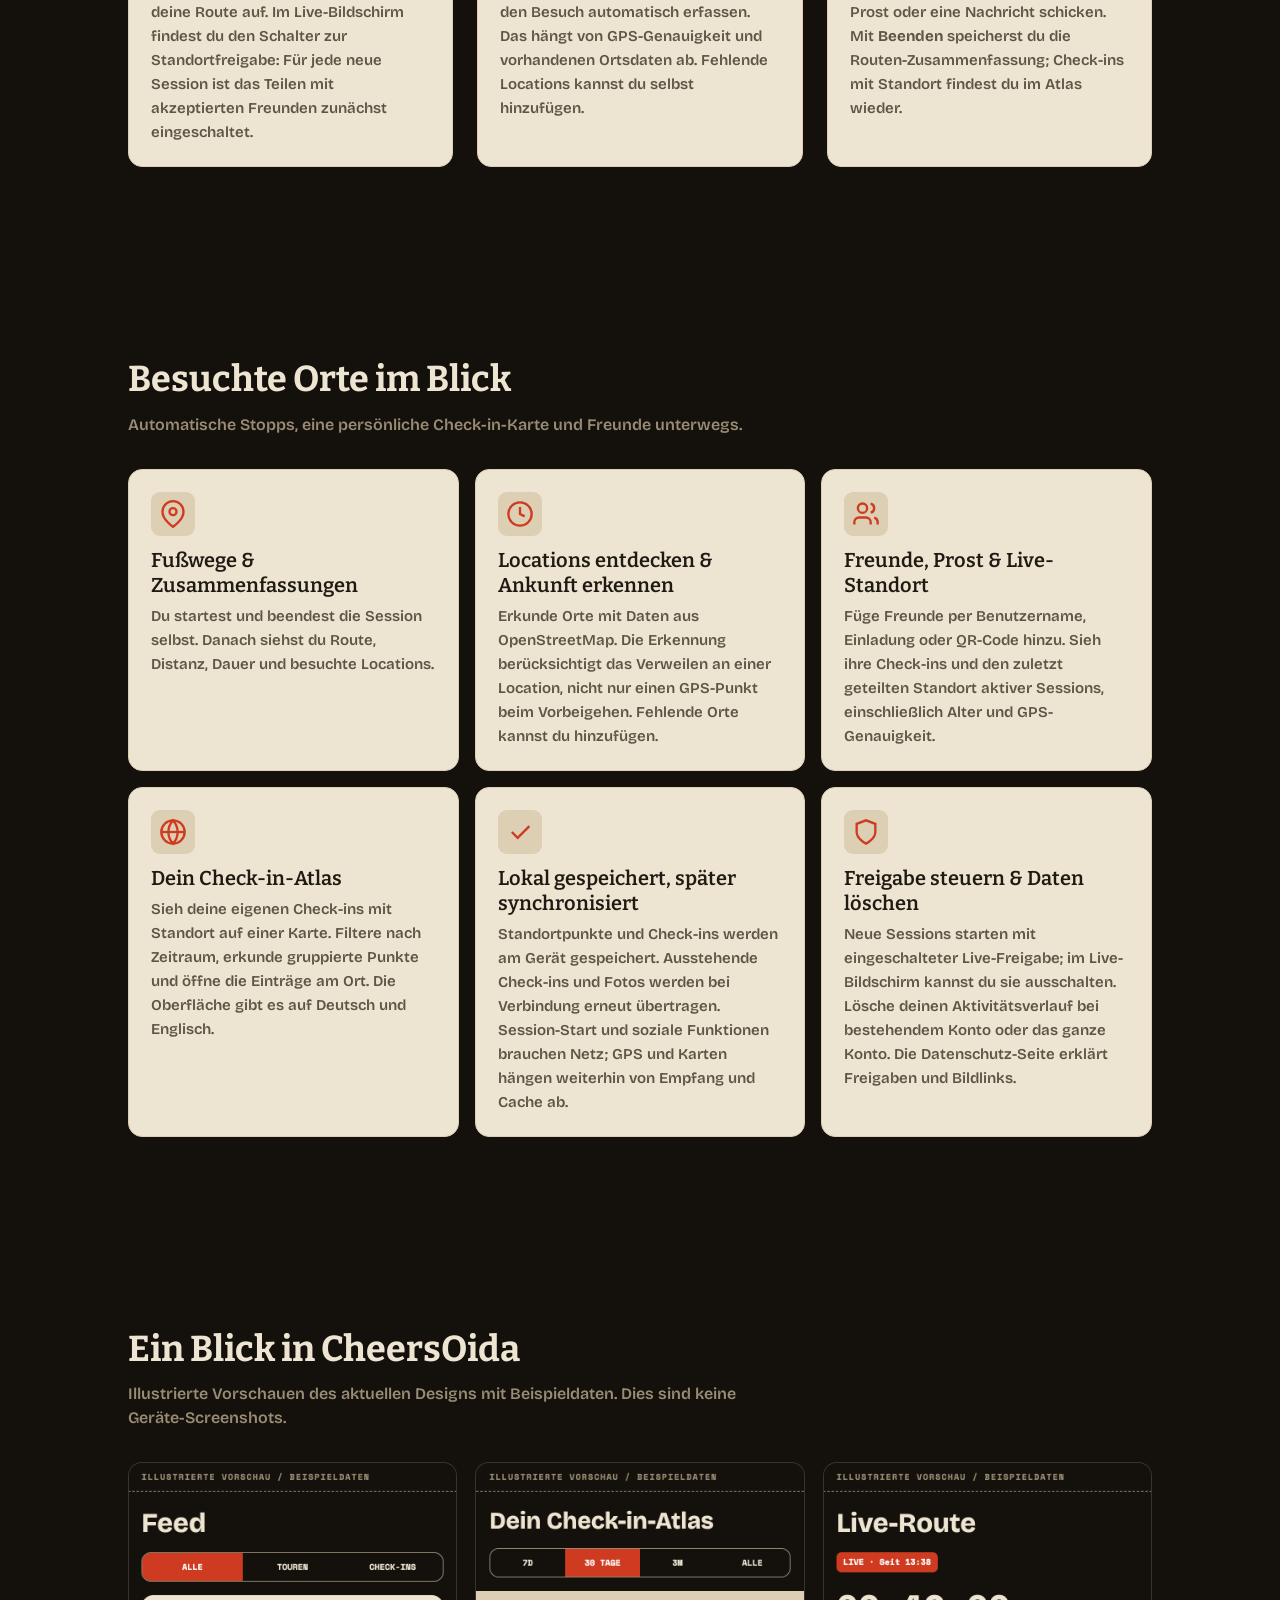
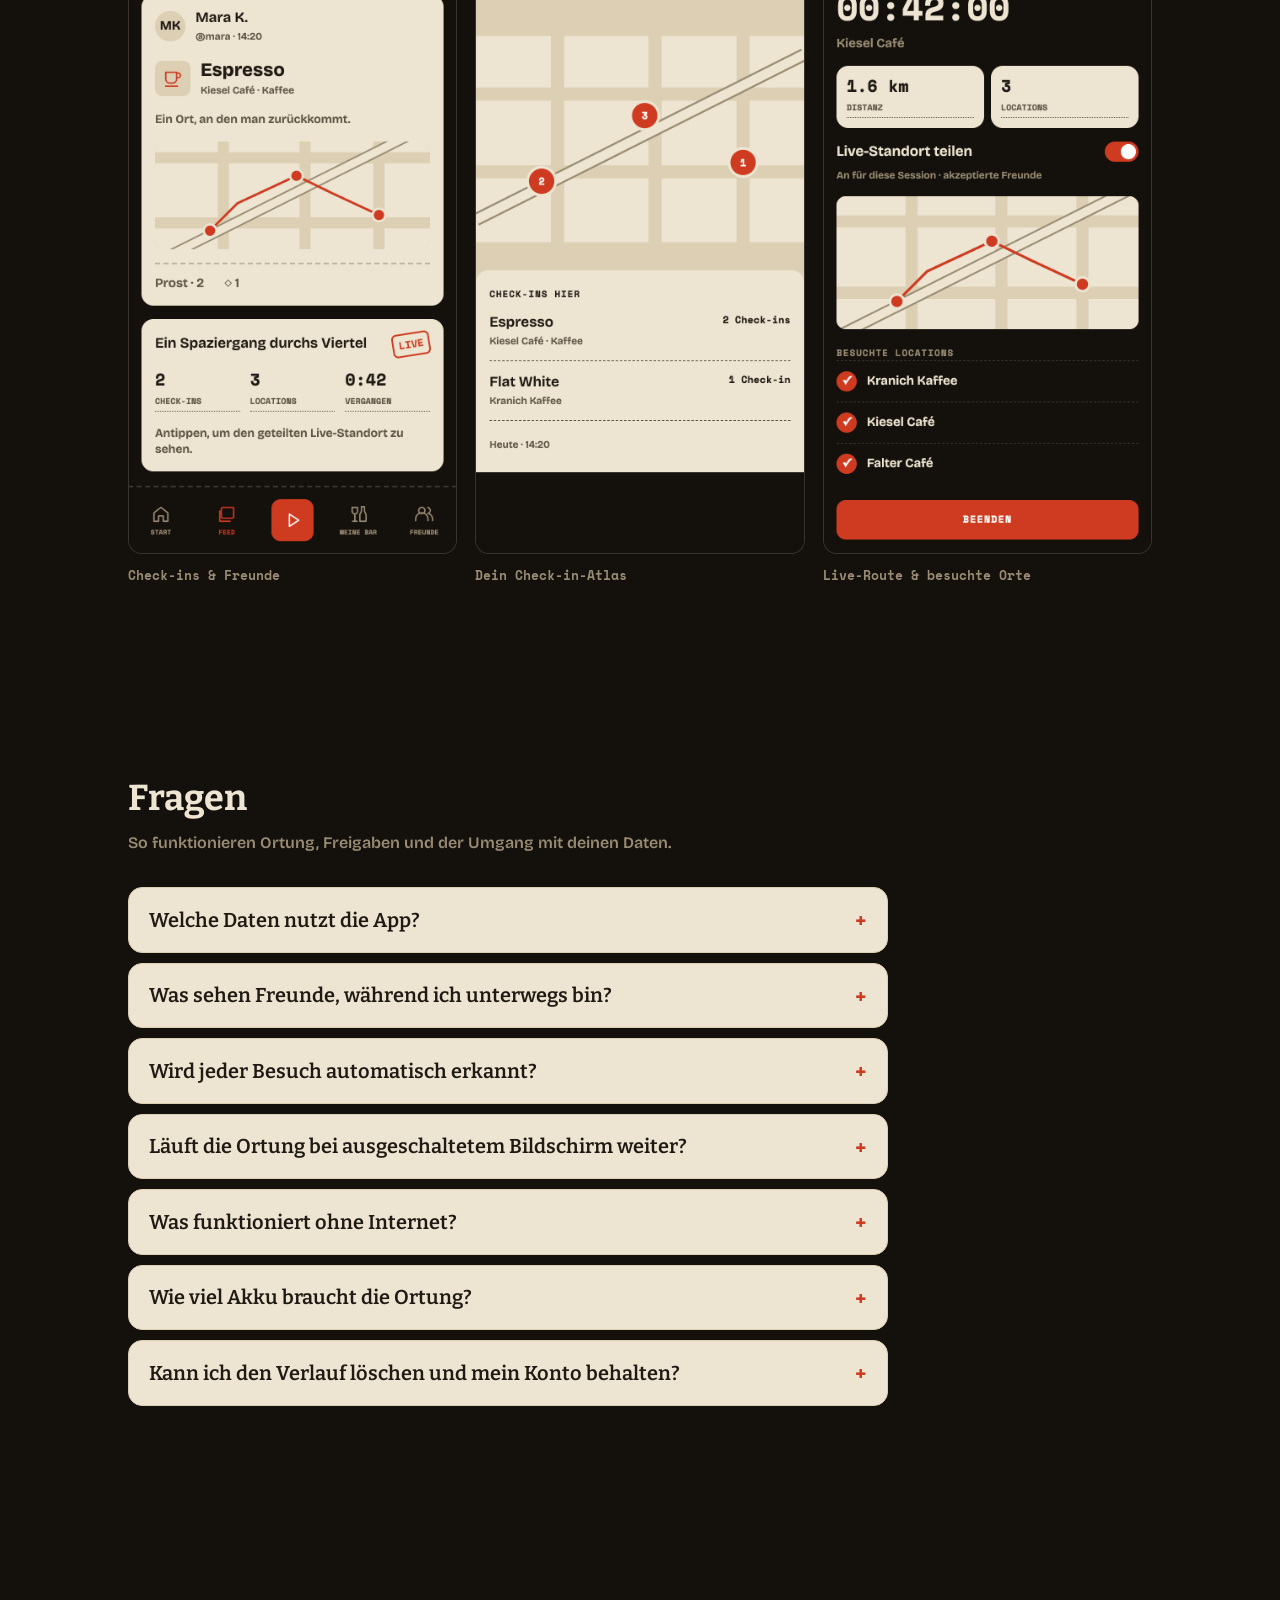
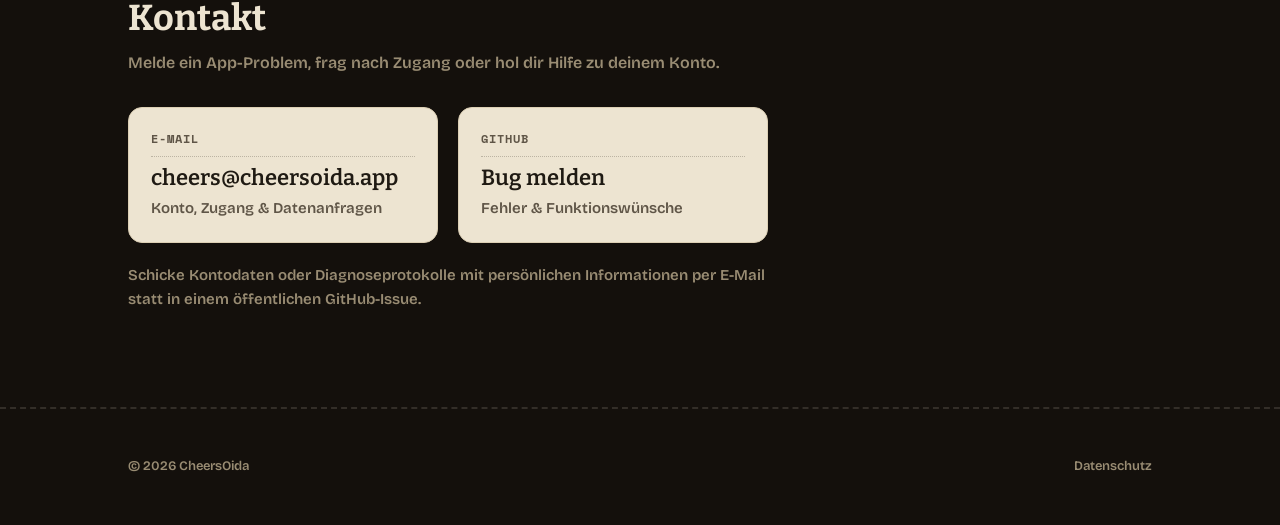
==== commit 4d9585f6: "Announce CheersOida on Google Play" ====
--- a/de/index.html
+++ b/de/index.html
@@ -28,7 +28,7 @@
 <body>
 
 <aside class="preview-banner" role="note">
-  <div class="container">Jetzt fürs iPhone verfügbar. <a href="https://apps.apple.com/app/cheersoida/id6809011689">Im App Store laden</a> · <a href="#preview">Am geschlossenen Android-Test teilnehmen</a></div>
+  <div class="container">Für iPhone und Android verfügbar. <a href="https://apps.apple.com/app/cheersoida/id6809011689">Im App Store laden</a> · <a href="https://play.google.com/store/apps/details?id=dev.heckelmann.cheersoida">Bei Google Play laden</a></div>
 </aside>
 
 <nav class="nav">
@@ -41,7 +41,7 @@
       <a href="#funktionen">Funktionen</a>
       <a href="#faq">FAQ</a>
       <a href="../" lang="en">EN</a>
-      <a class="nav__cta" href="https://apps.apple.com/app/cheersoida/id6809011689">App Store</a>
+      <a class="nav__cta" href="#preview">App laden</a>
     </div>
   </div>
 </nav>
@@ -55,6 +55,7 @@
         <p class="hero__lede">Entdecke Orte zu Fuß. CheersOida zeichnet deine Route auf, erkennt Stopps an Locations und sammelt deine Check-ins auf einer Karte. Teile den Ausflug mit Freunden und finde besuchte Orte später im Atlas wieder.</p>
         <div class="hero__ctas">
           <a class="btn btn--primary" href="https://apps.apple.com/app/cheersoida/id6809011689">Im App Store laden</a>
+          <a class="btn btn--primary" href="https://play.google.com/store/apps/details?id=dev.heckelmann.cheersoida">Bei Google Play laden</a>
           <a class="btn btn--secondary" href="#ablauf">So läuft's ↓</a>
         </div>
       </div>
@@ -103,12 +104,8 @@
         <a class="btn btn--primary" href="https://apps.apple.com/app/cheersoida/id6809011689">Im App Store laden</a>
       </div>
       <div class="preview__card">
-        <div class="preview__title">Android — geschlossener Google-Play-Test</div>
-        <ol class="preview__steps">
-          <li><a href="https://groups.google.com/g/cheersoida">Tritt der CheersOida-Google-Gruppe bei</a> – mit dem Google-Konto, das du im Play Store auf deinem Android-Handy nutzt.</li>
-          <li><a href="https://play.google.com/apps/testing/dev.heckelmann.cheersoida">Öffne mit demselben Konto die Testseite im Browser</a> und wähle <strong>Tester werden</strong>.</li>
-          <li><a href="https://play.google.com/store/apps/details?id=dev.heckelmann.cheersoida">Öffne CheersOida auf deinem Android-Handy im Play Store</a> und tippe auf <strong>Installieren</strong>.</li>
-        </ol>
+        <div class="preview__title">Android — Google Play</div>
+        <a class="btn btn--primary" href="https://play.google.com/store/apps/details?id=dev.heckelmann.cheersoida">Bei Google Play laden</a>
       </div>
     </div>
   </div>
--- a/assets/style.css
+++ b/assets/style.css
@@ -280,7 +280,7 @@
   font-weight: 700;}
 .section-sub a:hover { color: var(--text); }
 
-/* === Closed-preview section ========================================= */
+/* === Download section       ========================================= */
 .preview {
   display: grid;
   grid-template-columns: 1fr;
@@ -307,19 +307,6 @@
   letter-spacing: 0.03em;
   border-bottom: 2px dashed var(--paper-divider);
   padding-bottom: 14px;}
-.preview__steps {
-  padding-left: 22px;
-  margin: 0;
-  counter-reset: step;
-}
-.preview__steps li {
-  color: var(--ink-dim);
-  font-size: 15px;
-  line-height: 1.6;
-  margin-bottom: 10px;
-}
-.preview__steps li:last-child { margin-bottom: 0; }
-.preview__steps li strong { color: var(--ink); font-weight: 600; }
 
 /* === How it works =================================================== */
 .steps {
@@ -521,7 +508,6 @@
 .hero__lede, .section-sub, .prose p { text-wrap: pretty; }
 .hero h1, .section-h { text-wrap: balance; }
 .stat:last-child .stat__num { color: var(--accent); }
-.preview__steps li::marker { font-family: var(--font-mono); font-weight: 700; }
 .faq__item[open] > .faq__q { border-bottom: 2px dashed var(--paper-divider); }
 .faq__item[open] > .faq__a { padding-top: 16px; }
 .faq__a a, .prose a { text-underline-offset: 3px; }
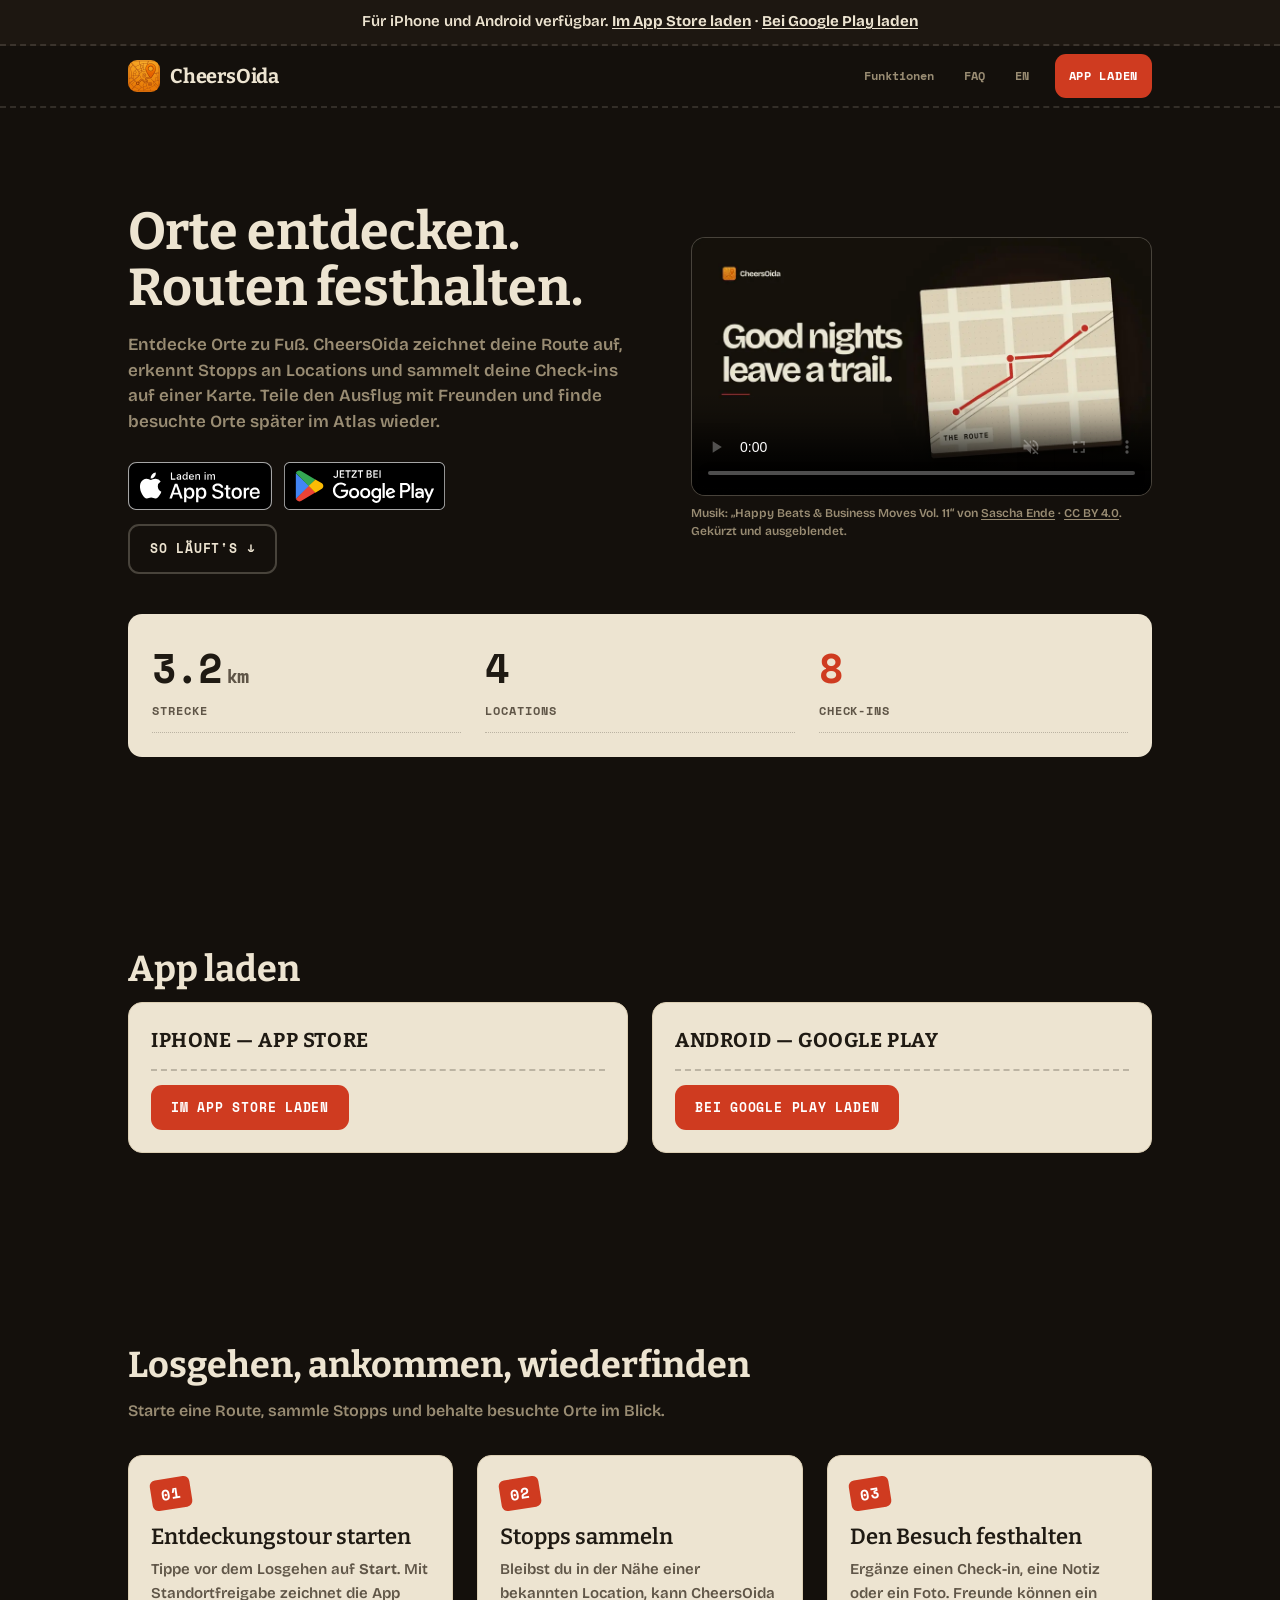
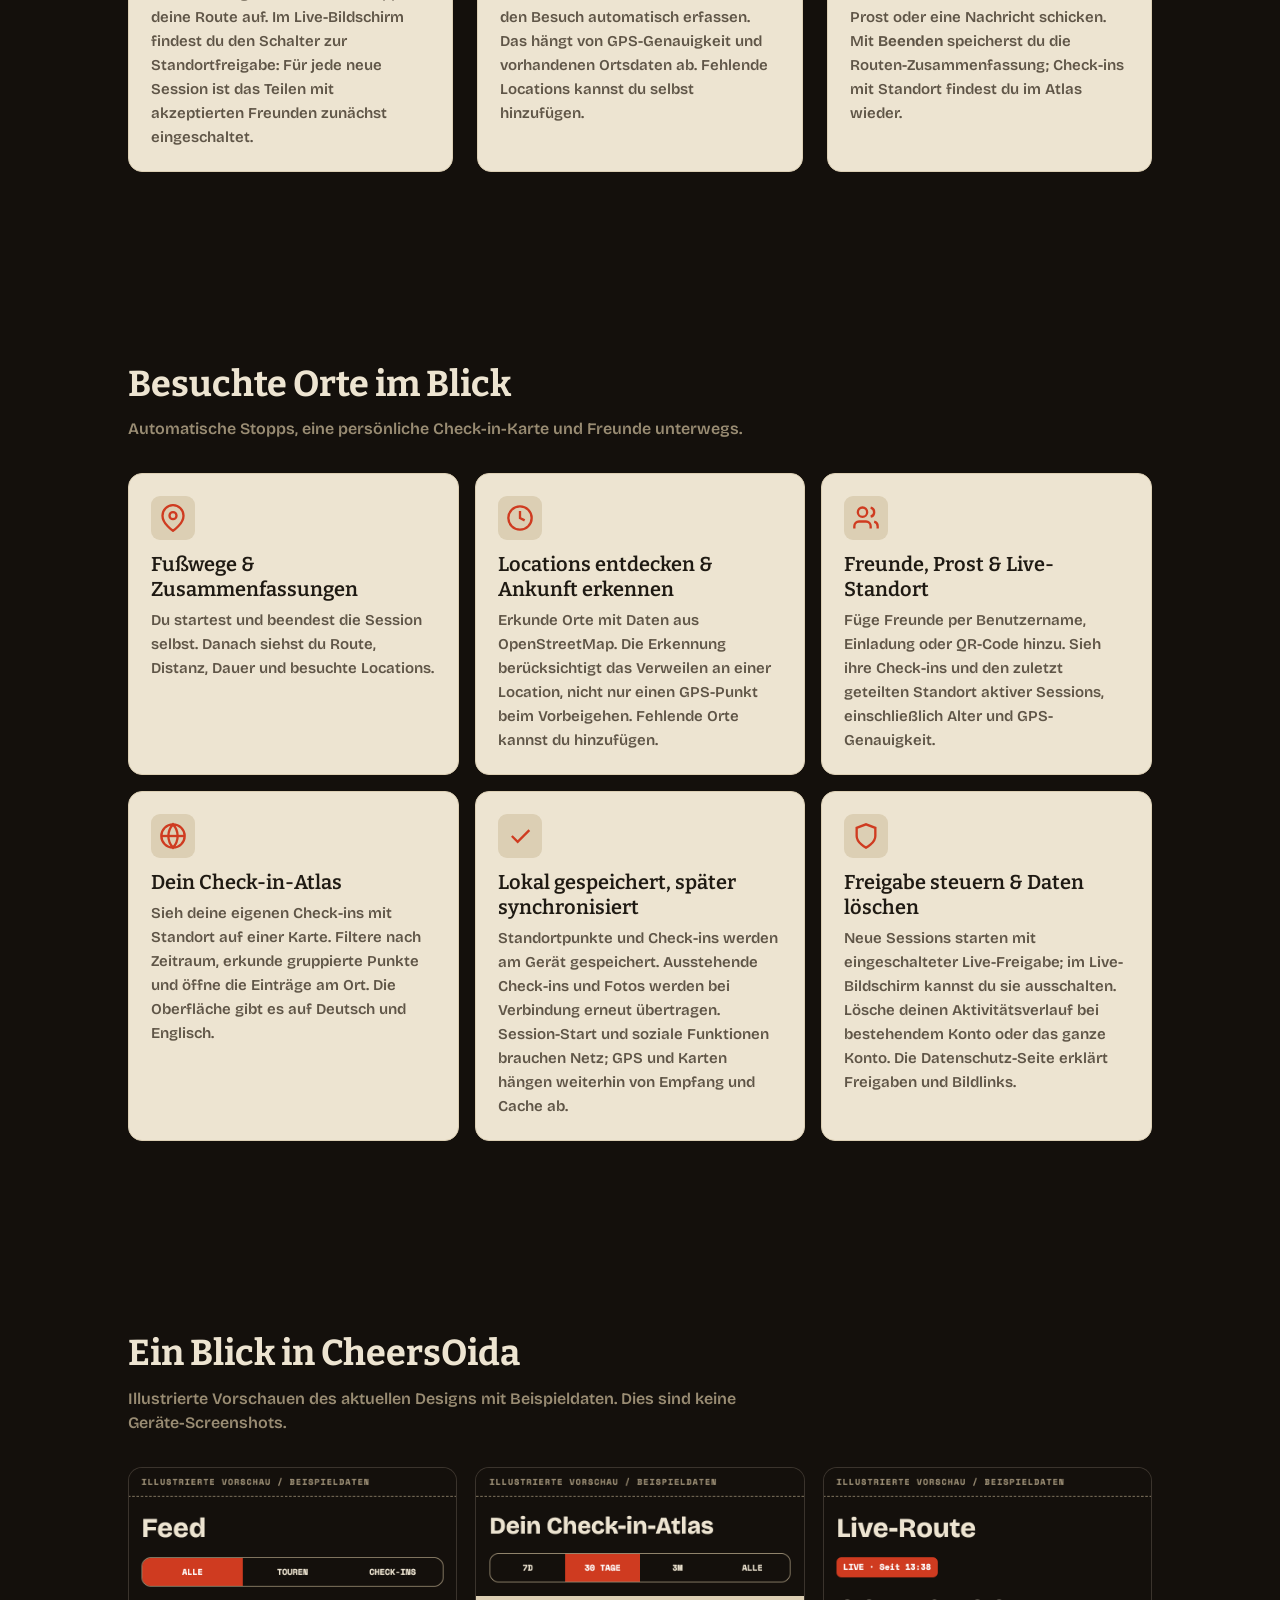
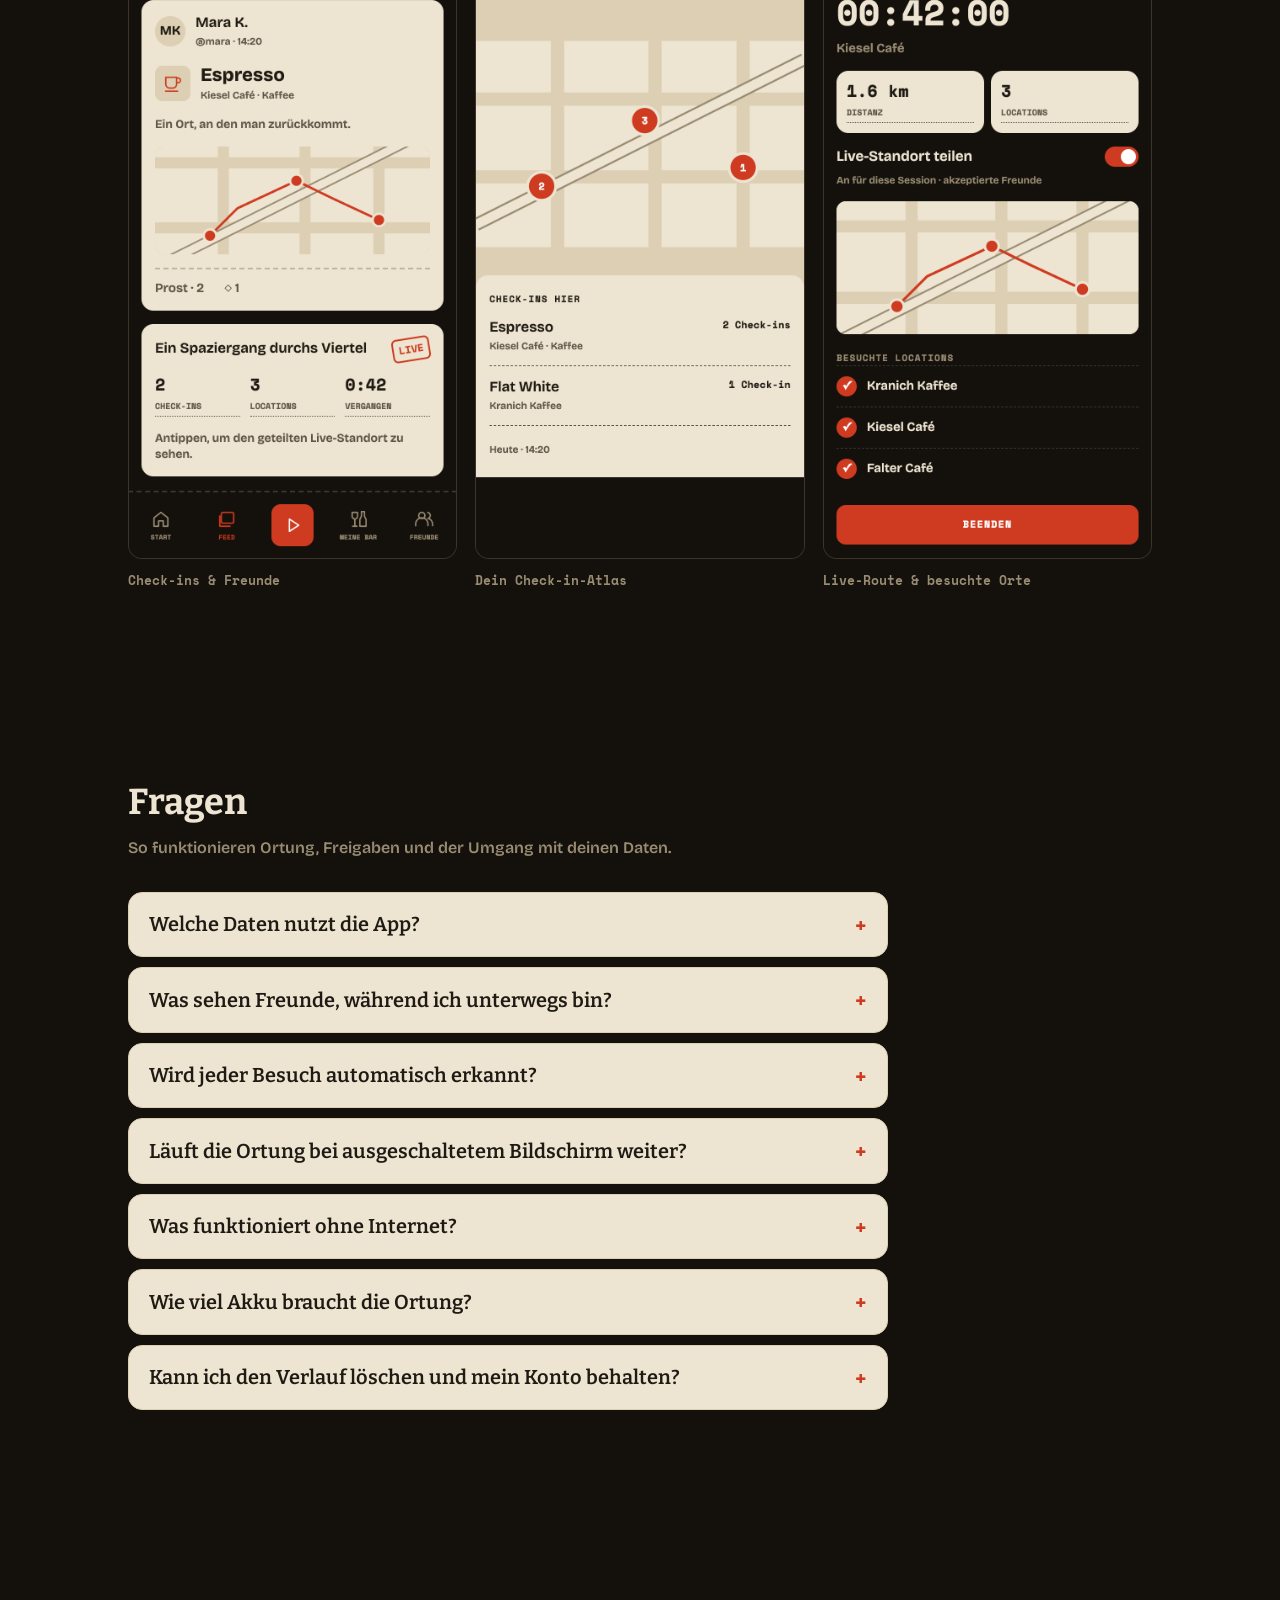
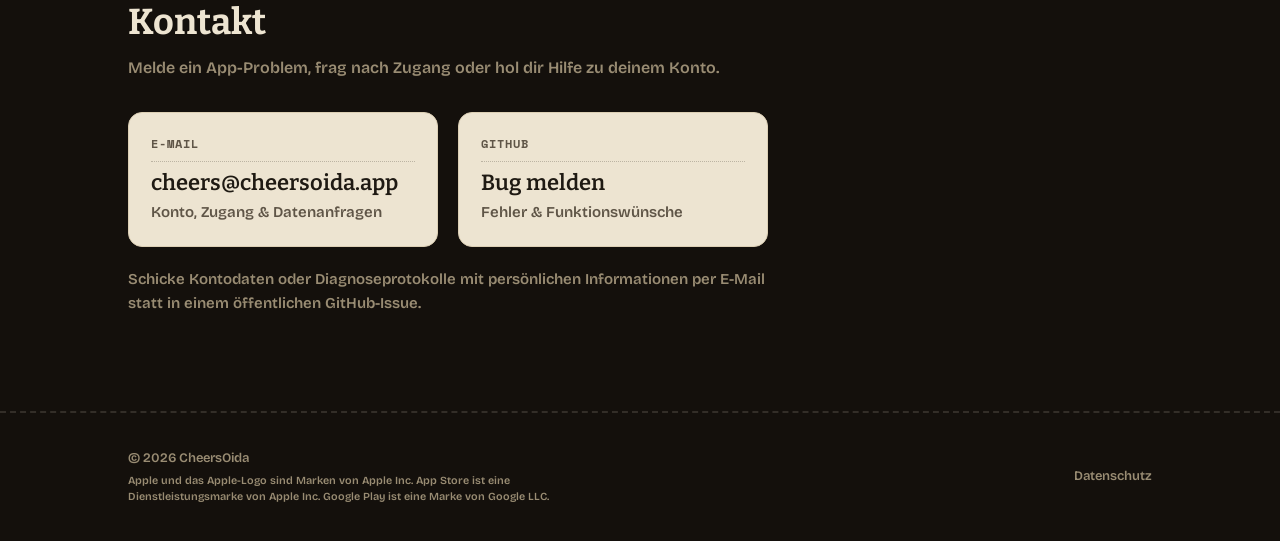
==== commit 0046bf62: "Add official store badges and looping promo video" ====
--- a/de/index.html
+++ b/de/index.html
@@ -23,7 +23,7 @@
   <link rel="icon" type="image/png" href="../assets/logo-icon.png">
   <link rel="preload" href="../assets/fonts/BricolageGrotesque_600SemiBold.ttf" as="font" type="font/ttf" crossorigin>
   <link rel="preload" href="../assets/fonts/Bitter_700Bold.ttf" as="font" type="font/ttf" crossorigin>
-  <link rel="stylesheet" href="../assets/style.css">
+  <link rel="stylesheet" href="../assets/style.css?v=2">
 </head>
 <body>
 
@@ -54,28 +54,25 @@
         <h1>Orte entdecken.<br>Routen festhalten.</h1>
         <p class="hero__lede">Entdecke Orte zu Fuß. CheersOida zeichnet deine Route auf, erkennt Stopps an Locations und sammelt deine Check-ins auf einer Karte. Teile den Ausflug mit Freunden und finde besuchte Orte später im Atlas wieder.</p>
         <div class="hero__ctas">
-          <a class="btn btn--primary" href="https://apps.apple.com/app/cheersoida/id6809011689">Im App Store laden</a>
-          <a class="btn btn--primary" href="https://play.google.com/store/apps/details?id=dev.heckelmann.cheersoida">Bei Google Play laden</a>
+          <div class="store-badges">
+            <a href="https://apps.apple.com/app/cheersoida/id6809011689">
+              <img src="../assets/store/app-store-de.svg" alt="Im App Store laden" width="144" height="48">
+            </a>
+            <a href="https://play.google.com/store/apps/details?id=dev.heckelmann.cheersoida">
+              <img src="../assets/store/google-play-de.svg" alt="Jetzt bei Google Play" width="162" height="48">
+            </a>
+          </div>
           <a class="btn btn--secondary" href="#ablauf">So läuft's ↓</a>
         </div>
       </div>
-      <div class="map" aria-hidden="true">
-        <svg viewBox="0 0 320 240" preserveAspectRatio="xMidYMid meet" role="img" aria-label="Stilisierte Karte mit einer Walking-Route und drei Location-Pins">
-          <defs>
-            <pattern id="receipt-grid" width="22" height="22" patternUnits="userSpaceOnUse">
-              <circle cx="1" cy="1" r="1" fill="#1f1a13" opacity="0.14"/>
-            </pattern>
-          </defs>
-          <rect width="320" height="240" fill="url(#receipt-grid)"/>
-          <polyline fill="none" stroke="#cf3b20" stroke-width="2.5" stroke-linecap="round" stroke-linejoin="round"
-            points="20,200 60,170 90,150 130,120 170,110 210,80 260,60 300,40" opacity="0.9"/>
-          <g><circle cx="20" cy="200" r="14" fill="#cf3b20"/><circle cx="20" cy="200" r="5" fill="#ffffff"/></g>
-          <g><circle cx="170" cy="110" r="14" fill="#cf3b20"/><circle cx="170" cy="110" r="5" fill="#ffffff"/>
-            <text x="184" y="106" fill="#5f5547" font-family="Space Mono, monospace" font-size="14" font-weight="700" letter-spacing="1.5">STOP</text>
-          </g>
-          <g><circle cx="300" cy="40" r="14" fill="#cf3b20"/><circle cx="300" cy="40" r="5" fill="#ffffff"/></g>
-        </svg>
-      </div>
+      <figure class="hero__promo">
+        <video width="1280" height="720" preload="none" poster="../assets/promo/cheersoida-poster.webp"
+          muted loop playsinline controls aria-label="CheersOida-Werbevideo auf Englisch">
+          <source src="../assets/promo/cheersoida-promo.mp4" type="video/mp4">
+        </video>
+        <figcaption>Musik: „Happy Beats &amp; Business Moves Vol. 11“ von <a href="https://ende.app/en/song/12876-happy-beats-business-moves-vol-11">Sascha Ende</a> ·
+          <a href="https://creativecommons.org/licenses/by/4.0/">CC BY 4.0</a>. Gekürzt und ausgeblendet.</figcaption>
+      </figure>
     </div>
 
     <div class="stats">
@@ -246,13 +243,16 @@
 
 <footer class="foot">
   <div class="container foot__inner">
-    <div>© 2026 CheersOida</div>
+    <div>
+      © 2026 CheersOida
+      <small class="foot__marks">Apple und das Apple-Logo sind Marken von Apple Inc. App Store ist eine Dienstleistungsmarke von Apple Inc. Google Play ist eine Marke von Google LLC.</small>
+    </div>
     <div class="foot__links">
       <a href="privacy.html">Datenschutz</a>
     </div>
   </div>
 </footer>
 
-<script src="../assets/main.js" defer></script>
+<script src="../assets/main.js?v=3" defer></script>
 </body>
 </html>
--- a/assets/style.css
+++ b/assets/style.css
@@ -198,7 +198,10 @@
   margin-bottom: 28px;
   max-width: 52ch;
 }
-.hero__ctas { display: flex; gap: 12px; flex-wrap: wrap; }
+.hero__ctas { display: grid; justify-items: start; gap: 14px; }
+.store-badges { display: flex; align-items: center; flex-wrap: wrap; gap: 12px; }
+.store-badges a { display: block; }
+.store-badges img { width: auto; height: 48px; }
 .btn {
   display: inline-flex; align-items: center; justify-content: center;
   padding: 13px 20px; border-radius: 11px;
@@ -218,19 +221,23 @@
 }
 .btn--secondary:hover { border-color: var(--text); color: var(--text); }
 
-/* Hero map preview */
-.map {
-  background: var(--paper);
-  color: var(--ink);
-  border: 2px dashed var(--paper-divider);
-  border-radius: var(--radius);
-  padding: 24px;
-  min-height: 280px;
-  display: flex;
-  align-items: center;
-  justify-content: center;
-  box-shadow: 0 12px 32px rgba(20, 16, 12, 0.5);
-}
+/* Hero promo */
+.hero__promo { min-width: 0; margin: 0; }
+.hero__promo video {
+  display: block;
+  width: 100%;
+  height: auto;
+  aspect-ratio: 16 / 9;
+  background: var(--bg);
+  border: 1px solid var(--border);
+  border-radius: var(--radius);
+}
+.hero__promo figcaption {
+  margin-top: 8px;
+  font-size: 12px;
+  color: var(--muted);
+}
+.hero__promo figcaption a { color: inherit; text-underline-offset: 2px; }
 
 /* === Stats strip ===================================================== */
 .stats {
@@ -462,6 +469,7 @@
   align-items: center;}
 .foot a:hover { color: var(--text); }
 .foot__links { display: flex; gap: 18px; flex-wrap: wrap; }
+.foot__marks { display: block; max-width: 62ch; margin-top: 4px; }
 
 /* === Privacy page =================================================== */
 .prose { max-width: 720px;
@@ -504,7 +512,6 @@
 
 /* Running Tab interaction details and narrow-screen receipt gutters. */
 .nav__logo { border-radius: 9px; }
-.map text { font-family: var(--font-mono); fill: var(--ink-dim); }
 .hero__lede, .section-sub, .prose p { text-wrap: pretty; }
 .hero h1, .section-h { text-wrap: balance; }
 .stat:last-child .stat__num { color: var(--accent); }
